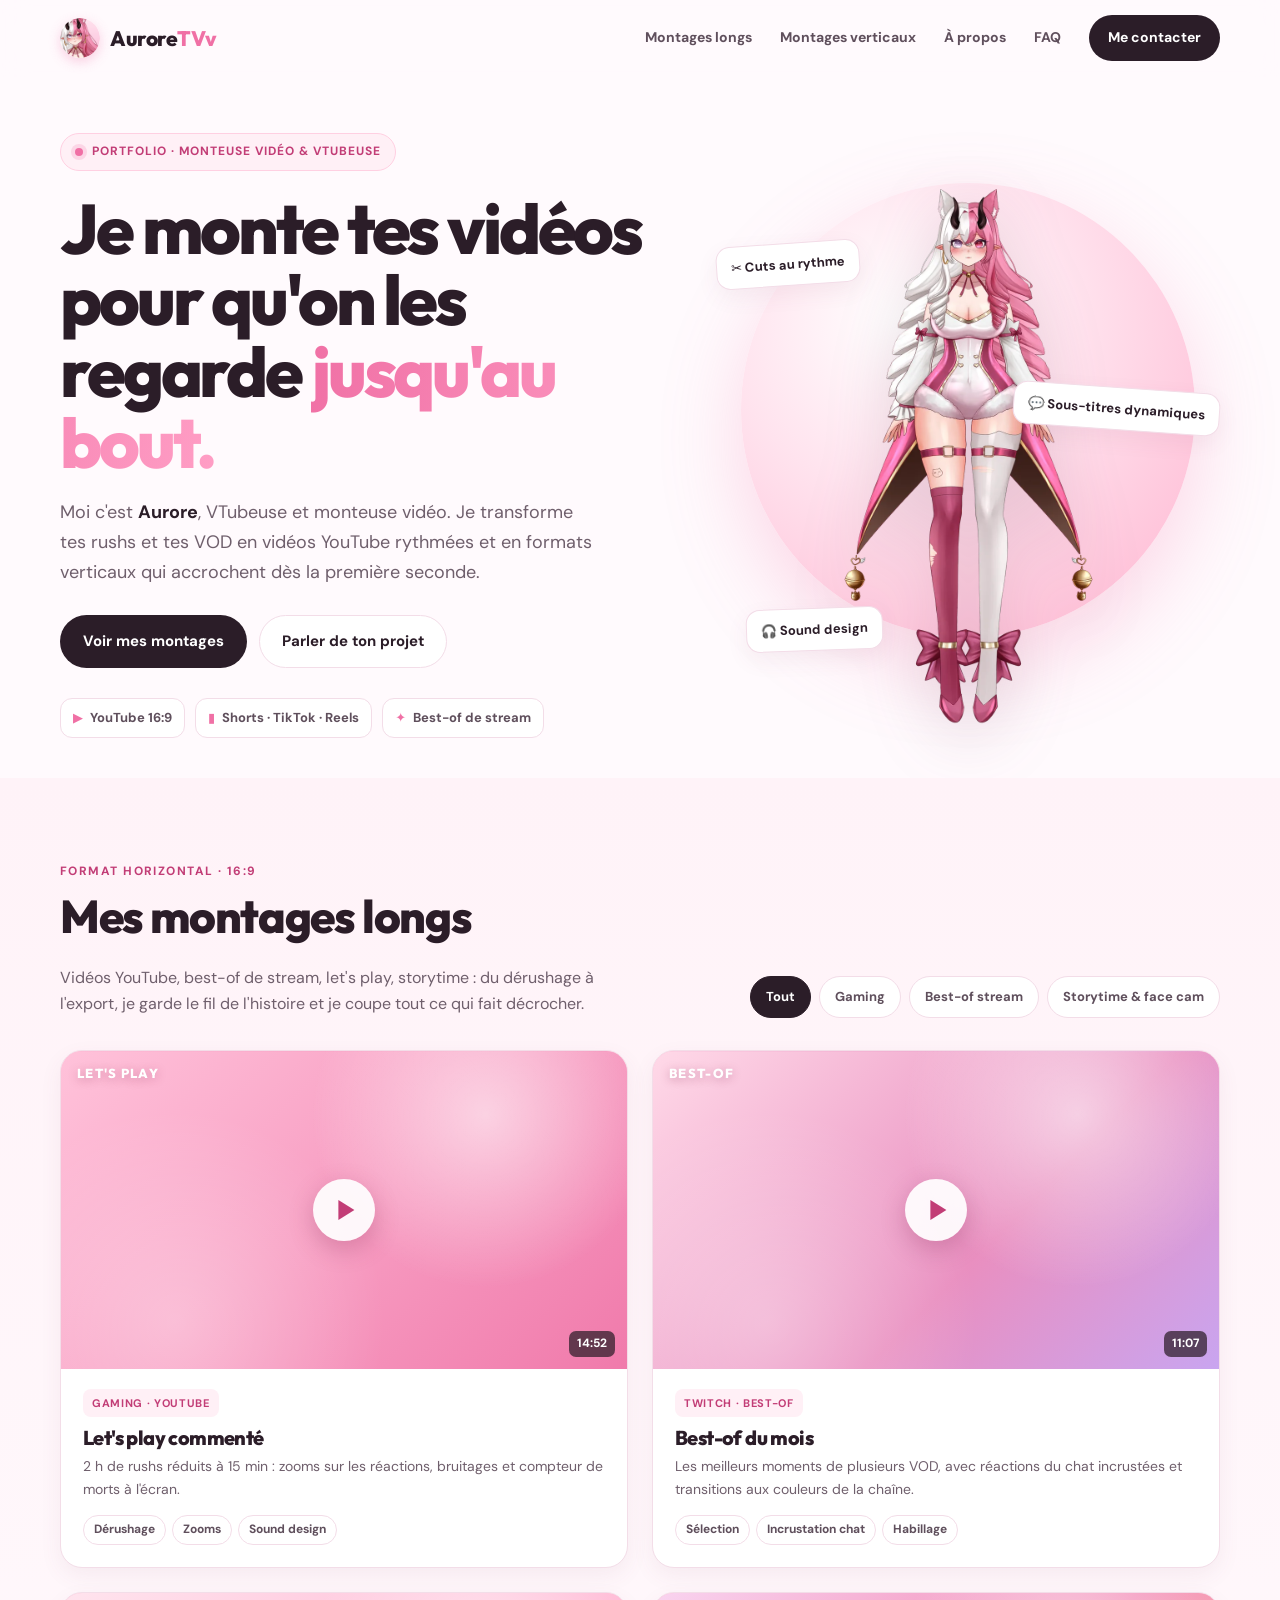
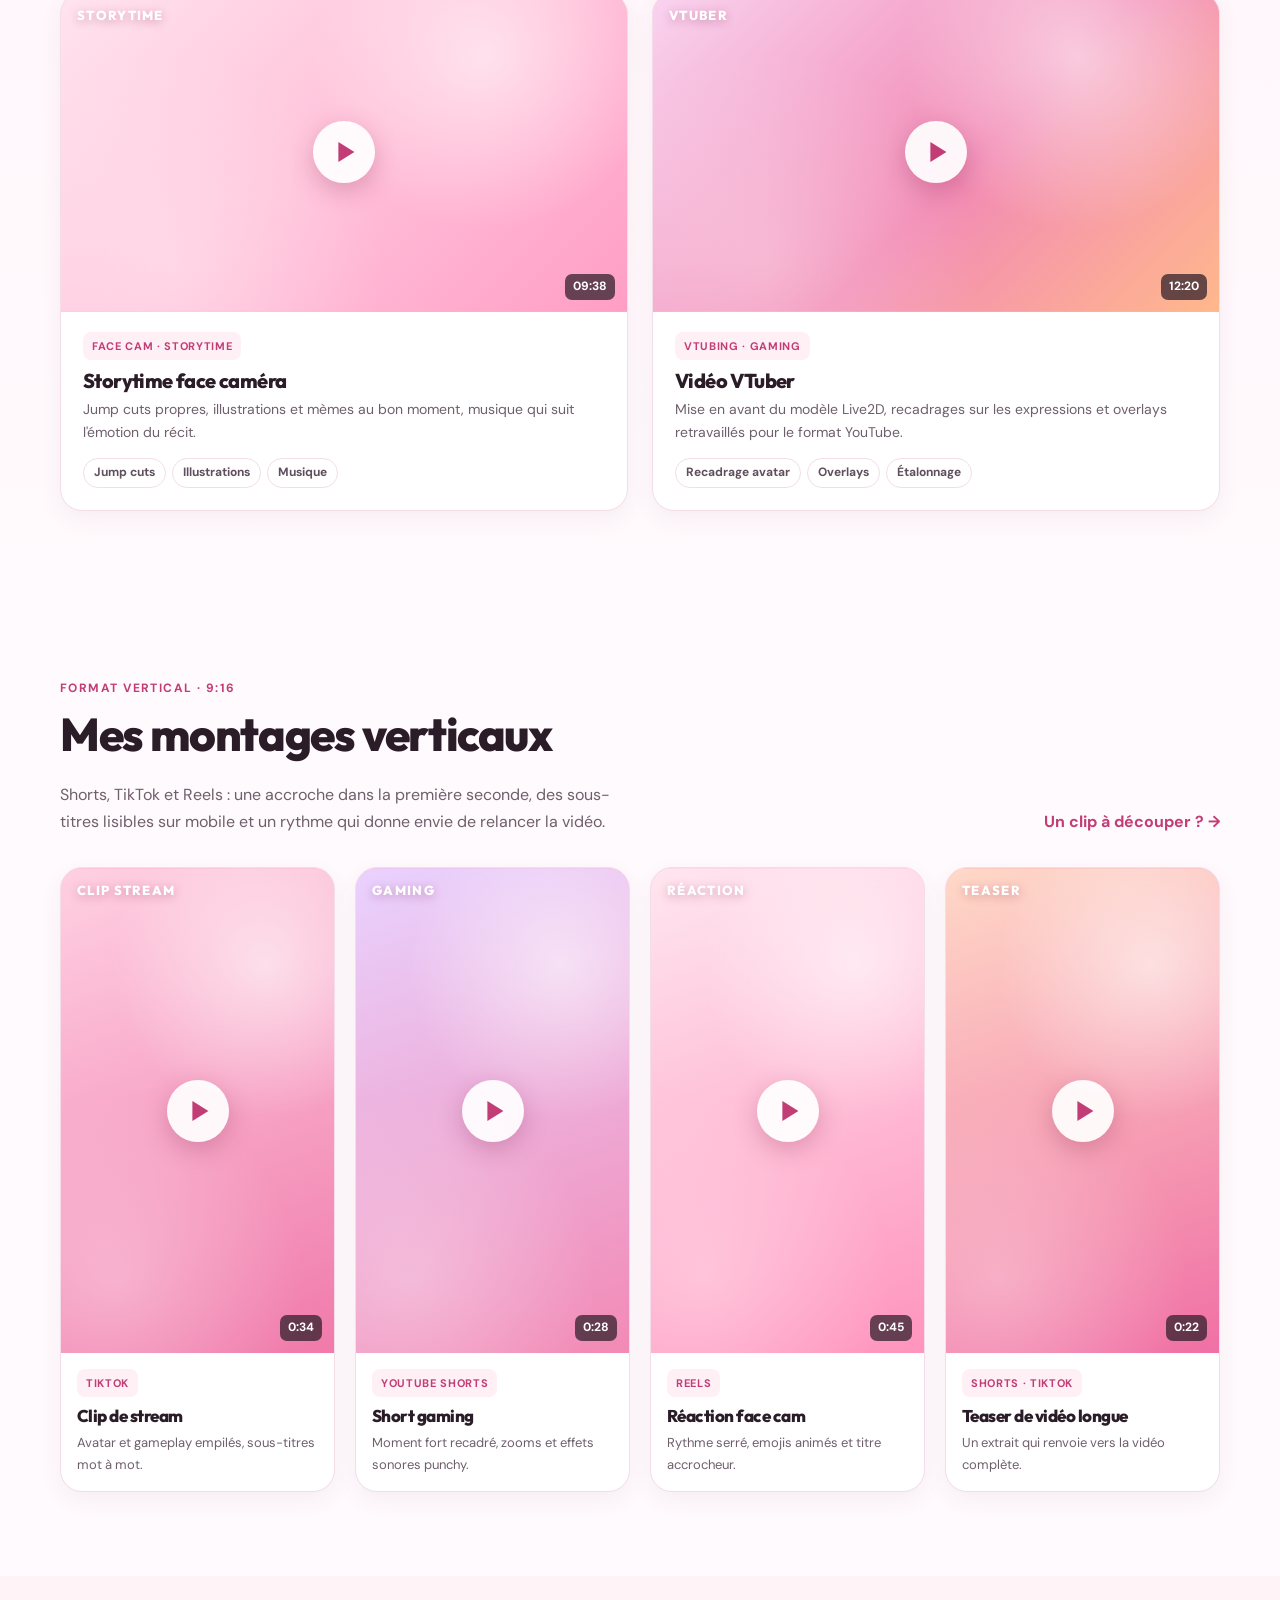
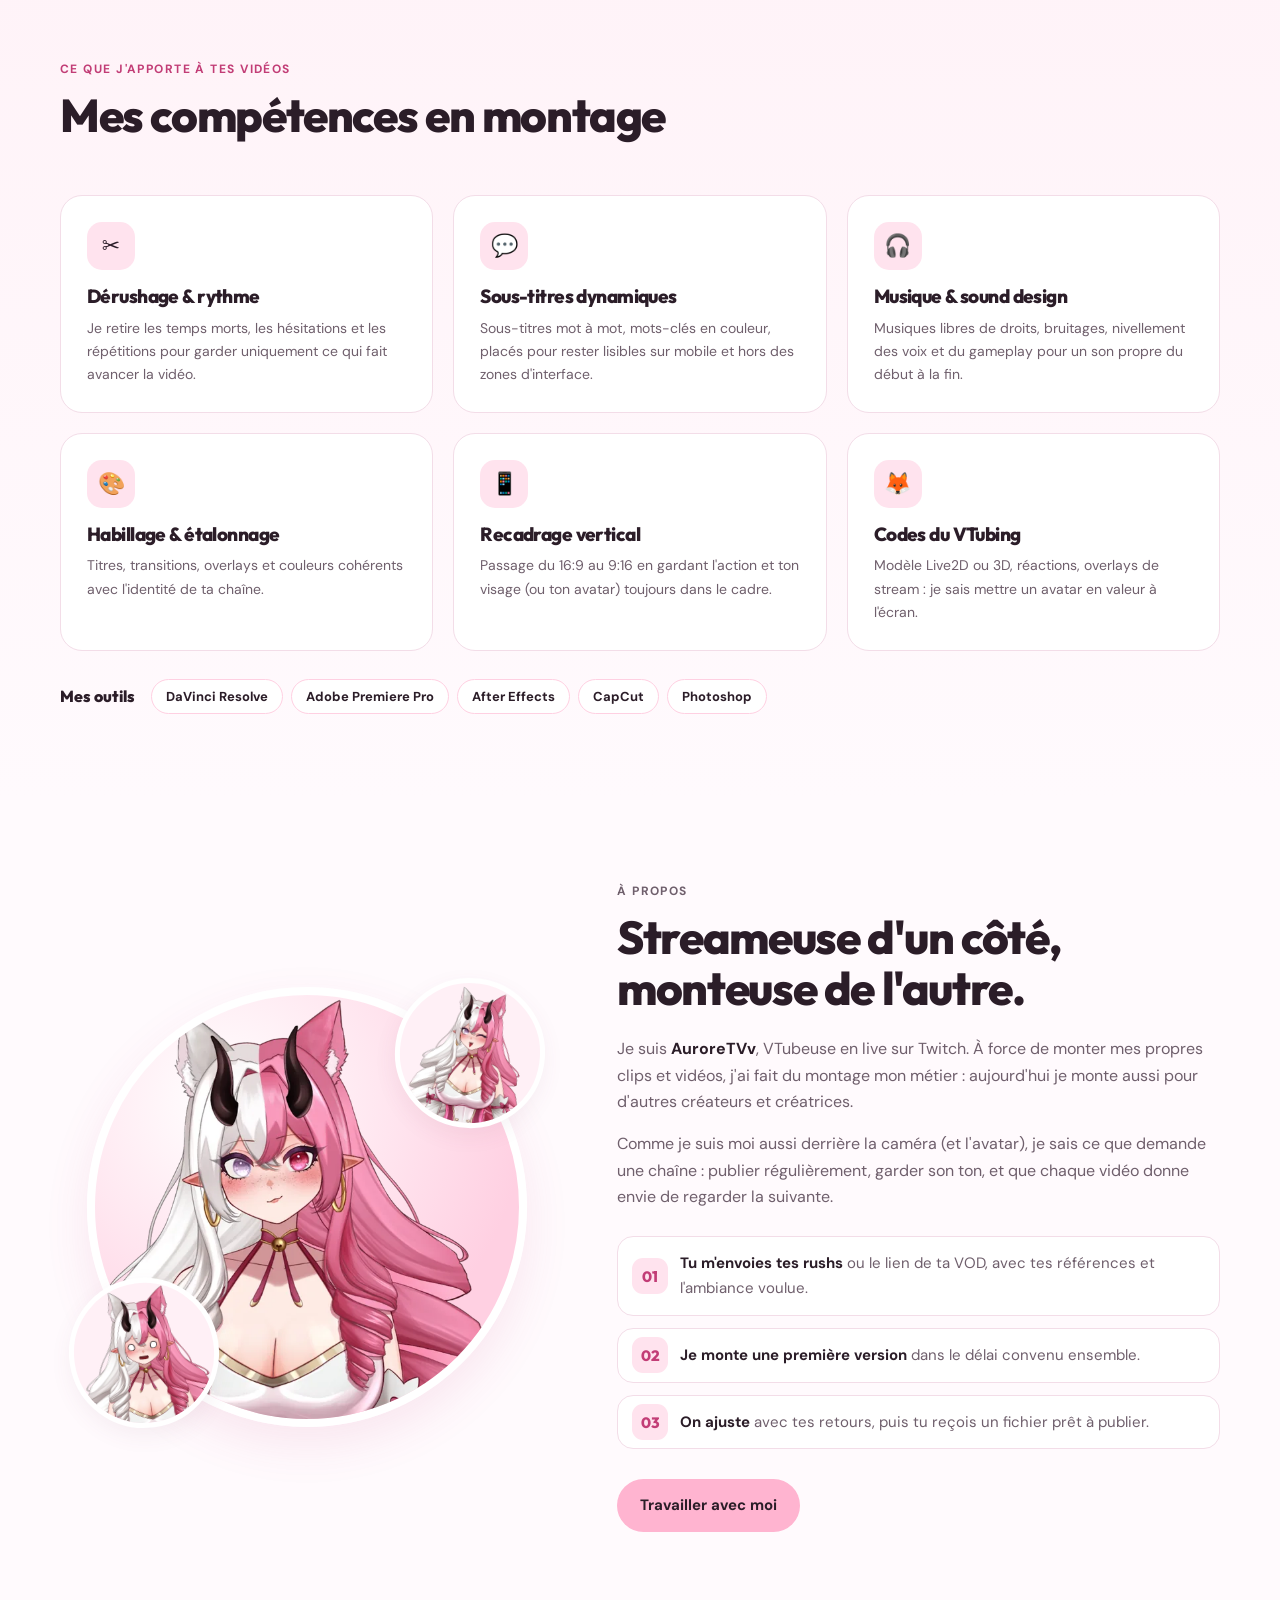
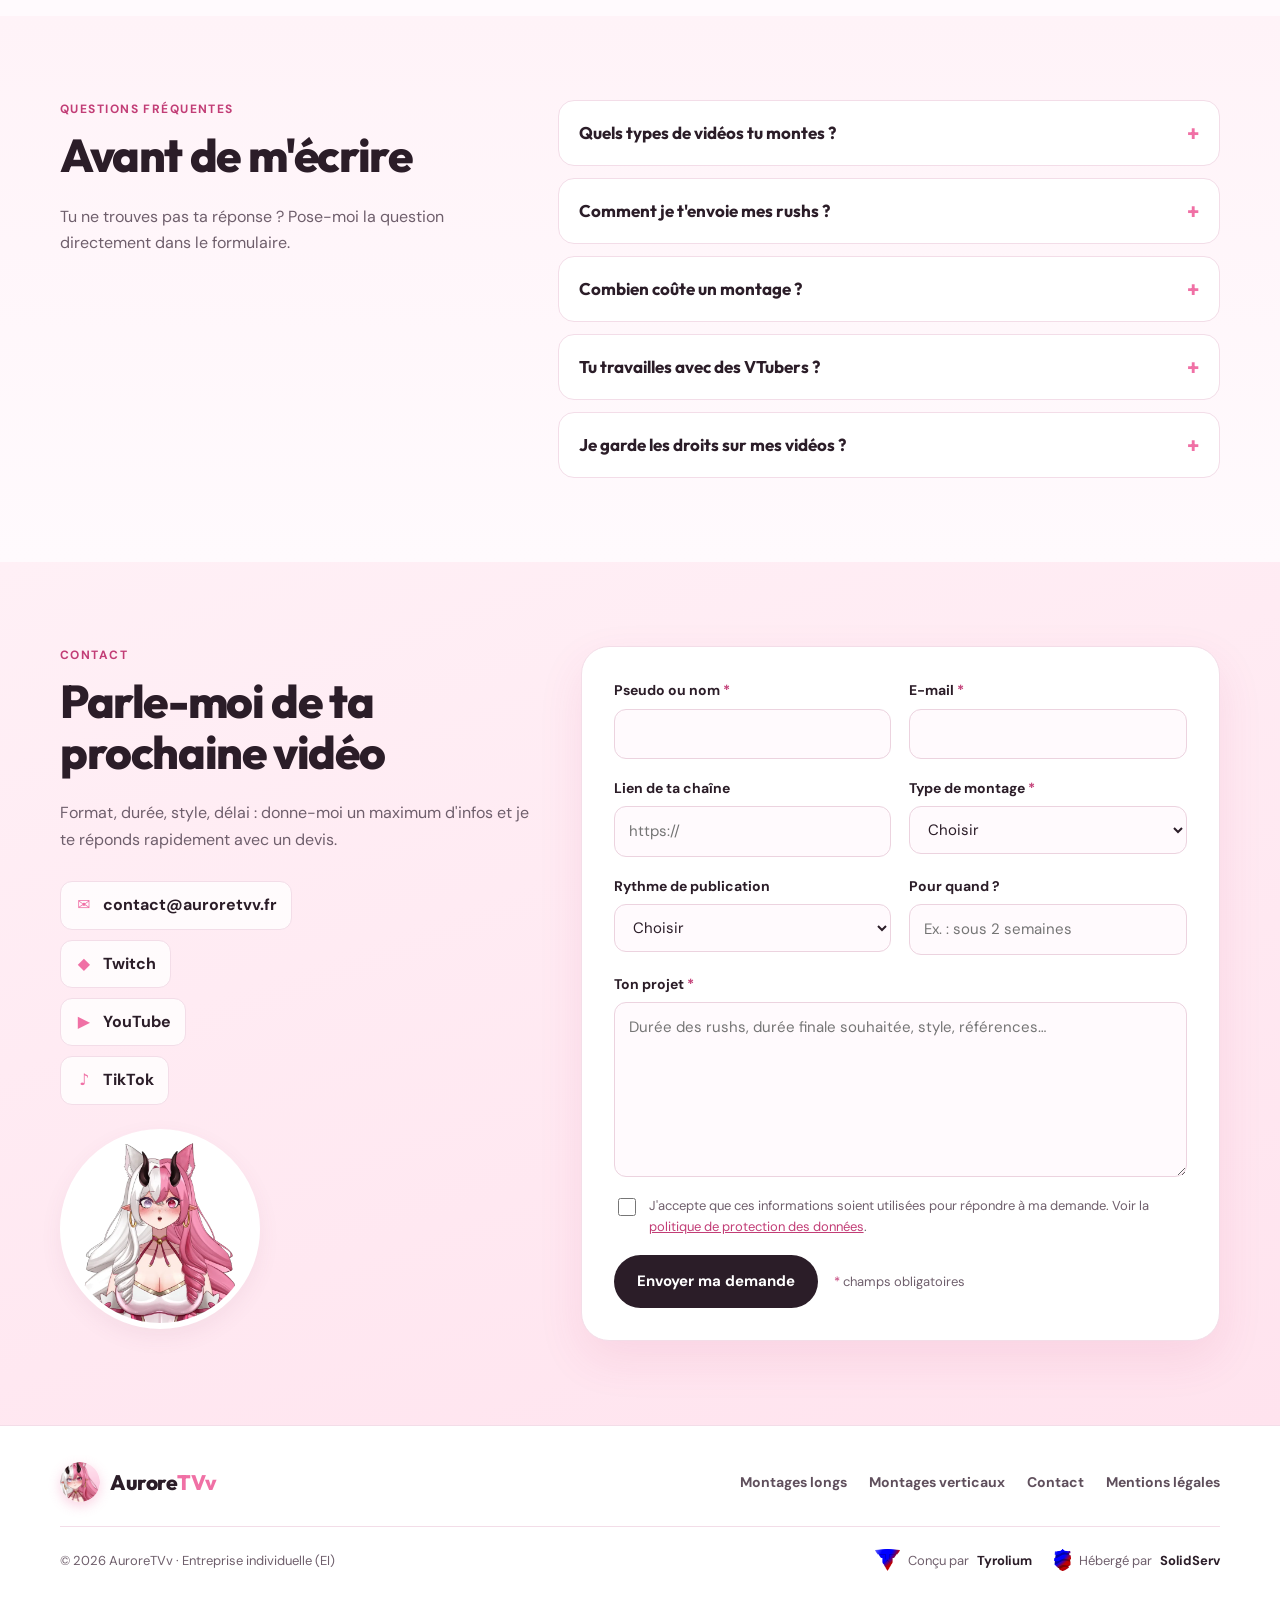
==== index.html @ 59e119c1 "first test" ====
<!DOCTYPE html>
<html lang="fr">
<head>
  <meta charset="utf-8">
  <meta name="viewport" content="width=device-width, initial-scale=1">
  <title>AuroreTVv - Monteuse vidéo &amp; VTubeuse | Portfolio montage YouTube, Shorts &amp; TikTok</title>
  <meta name="description" content="Portfolio d'AuroreTVv, VTubeuse et monteuse vidéo indépendante : montages longs pour YouTube (gaming, best-of de stream, storytime) et montages verticaux pour Shorts, TikTok et Reels. Devis sur demande.">
  <meta name="robots" content="index, follow, max-image-preview:large, max-snippet:-1, max-video-preview:-1">
  <meta name="author" content="AuroreTVv">
  <meta name="theme-color" content="#ffd7e6">
  <link rel="canonical" href="https://www.auroretvv.fr/">

  <!-- Réseaux sociaux (Open Graph / Discord / X) -->
  <meta property="og:type" content="profile">
  <meta property="og:locale" content="fr_FR">
  <meta property="og:site_name" content="AuroreTVv">
  <meta property="og:url" content="https://www.auroretvv.fr/">
  <meta property="og:title" content="AuroreTVv - Monteuse vidéo &amp; VTubeuse">
  <meta property="og:description" content="Montages longs YouTube et montages verticaux Shorts / TikTok / Reels. Découvre mon portfolio et parle-moi de ton projet.">
  <meta property="og:image" content="https://www.auroretvv.fr/assets/img/og-image.jpg">
  <meta property="og:image:width" content="1200">
  <meta property="og:image:height" content="630">
  <meta property="og:image:alt" content="AuroreTVv, VTubeuse aux cheveux blancs et roses, monteuse vidéo">
  <meta name="twitter:card" content="summary_large_image">
  <meta name="twitter:title" content="AuroreTVv - Monteuse vidéo &amp; VTubeuse">
  <meta name="twitter:description" content="Montages longs YouTube et montages verticaux Shorts / TikTok / Reels.">
  <meta name="twitter:image" content="https://www.auroretvv.fr/assets/img/og-image.jpg">

  <!-- Icônes -->
  <link rel="icon" type="image/png" href="assets/img/favicon.png">
  <link rel="apple-touch-icon" href="assets/img/apple-touch-icon.png">
  <link rel="manifest" href="site.webmanifest">
  <link rel="author" href="humans.txt">

  <!-- Polices -->
  <link rel="preconnect" href="https://fonts.googleapis.com">
  <link rel="preconnect" href="https://fonts.gstatic.com" crossorigin>
  <link rel="stylesheet" href="https://fonts.googleapis.com/css2?family=DM+Sans:opsz,wght@9..40,400;9..40,500;9..40,700&amp;family=Outfit:wght@500;700;800&amp;display=swap">
  <link rel="preload" as="image" href="assets/img/aurore-fullbody.webp" type="image/webp">
  <link rel="stylesheet" href="css/style.css">

  <!-- Données structurées -->
  <script type="application/ld+json">
  {
    "@context": "https://schema.org",
    "@graph": [
      {
        "@type": "Person",
        "@id": "https://www.auroretvv.fr/#aurore",
        "name": "AuroreTVv",
        "alternateName": "Aurore",
        "jobTitle": "Monteuse vidéo",
        "description": "VTubeuse et monteuse vidéo indépendante, spécialisée dans le montage de vidéos longues YouTube et de formats verticaux (Shorts, TikTok, Reels) pour les créateurs et créatrices de contenu.",
        "url": "https://www.auroretvv.fr/",
        "image": "https://www.auroretvv.fr/assets/img/aurore-smile.webp",
        "email": "contact@auroretvv.fr",
        "knowsLanguage": "fr",
        "knowsAbout": [
          "Montage vidéo",
          "Montage YouTube",
          "Montage de Shorts",
          "Montage TikTok",
          "Montage de Reels Instagram",
          "Best-of de stream Twitch",
          "Sous-titrage dynamique",
          "Sound design",
          "Étalonnage",
          "VTubing"
        ],
        "sameAs": [
          "https://www.twitch.tv/auroretvv",
          "https://www.youtube.com/@AuroreTVv",
          "https://www.tiktok.com/@auroretvv"
        ],
        "worksFor": { "@id": "https://www.auroretvv.fr/#entreprise" }
      },
      {
        "@type": "ProfessionalService",
        "@id": "https://www.auroretvv.fr/#entreprise",
        "name": "AuroreTVv",
        "description": "Entreprise individuelle de montage vidéo pour créateurs de contenu : vidéos longues YouTube, Shorts, TikTok et Reels. Prestations réalisées à distance dans toute la France et la francophonie.",
        "url": "https://www.auroretvv.fr/",
        "logo": "https://www.auroretvv.fr/assets/img/icon-512.png",
        "image": "https://www.auroretvv.fr/assets/img/og-image.jpg",
        "email": "contact@auroretvv.fr",
        "founder": { "@id": "https://www.auroretvv.fr/#aurore" },
        "areaServed": [
          { "@type": "Country", "name": "France" },
          { "@type": "Place", "name": "Francophonie" }
        ],
        "availableLanguage": "French",
        "hasOfferCatalog": {
          "@type": "OfferCatalog",
          "name": "Prestations de montage vidéo",
          "itemListElement": [
            { "@type": "Offer", "itemOffered": { "@type": "Service", "name": "Montage de vidéo longue YouTube", "description": "Dérushage, rythme, habillage, sous-titres, musique et sound design pour des vidéos YouTube au format 16:9." } },
            { "@type": "Offer", "itemOffered": { "@type": "Service", "name": "Montage vertical Shorts / TikTok / Reels", "description": "Extraits de stream ou contenus courts recadrés en 9:16, sous-titres dynamiques et accroche dès la première seconde." } },
            { "@type": "Offer", "itemOffered": { "@type": "Service", "name": "Best-of de stream", "description": "Sélection et montage des meilleurs moments d'un live Twitch ou YouTube." } }
          ]
        }
      },
      {
        "@type": "WebSite",
        "@id": "https://www.auroretvv.fr/#site",
        "url": "https://www.auroretvv.fr/",
        "name": "AuroreTVv",
        "inLanguage": "fr-FR",
        "publisher": { "@id": "https://www.auroretvv.fr/#entreprise" }
      },
      {
        "@type": "ProfilePage",
        "@id": "https://www.auroretvv.fr/#page",
        "url": "https://www.auroretvv.fr/",
        "name": "AuroreTVv - Monteuse vidéo & VTubeuse",
        "inLanguage": "fr-FR",
        "isPartOf": { "@id": "https://www.auroretvv.fr/#site" },
        "mainEntity": { "@id": "https://www.auroretvv.fr/#aurore" },
        "primaryImageOfPage": "https://www.auroretvv.fr/assets/img/og-image.jpg",
        "dateModified": "2026-10-20"
      },
      {
        "@type": "FAQPage",
        "@id": "https://www.auroretvv.fr/#faq",
        "mainEntity": [
          {
            "@type": "Question",
            "name": "Quels types de vidéos AuroreTVv monte-t-elle ?",
            "acceptedAnswer": { "@type": "Answer", "text": "Des vidéos longues pour YouTube (gaming, best-of de stream, storytime, vlogs, vidéos face caméra) et des formats verticaux 9:16 pour YouTube Shorts, TikTok et Instagram Reels." }
          },
          {
            "@type": "Question",
            "name": "Comment envoyer ses rushs ?",
            "acceptedAnswer": { "@type": "Answer", "text": "Par lien de téléchargement (Google Drive, WeTransfer, Swisstransfer...) ou directement via le lien de la VOD d'un live Twitch ou YouTube." }
          },
          {
            "@type": "Question",
            "name": "Combien coûte un montage ?",
            "acceptedAnswer": { "@type": "Answer", "text": "Chaque projet fait l'objet d'un devis gratuit, selon la durée des rushs, la durée finale, le niveau d'habillage et le délai. Il suffit de décrire son projet via le formulaire de contact." }
          },
          {
            "@type": "Question",
            "name": "AuroreTVv travaille-t-elle avec des VTubers ?",
            "acceptedAnswer": { "@type": "Answer", "text": "Oui. Étant elle-même VTubeuse, elle connaît les codes du VTubing (avatar Live2D ou 3D, overlays, réactions) et sait mettre en valeur un modèle à l'écran, aussi bien que des créateurs face caméra." }
          }
        ]
      }
    ]
  }
  </script>
</head>
<body>
  <a class="skip-link" href="#contenu">Aller au contenu</a>

  <header class="site-header">
    <div class="wrap nav">
      <a class="brand" href="#accueil" aria-label="AuroreTVv, retour en haut">
        <img src="assets/img/icon-192.png" alt="" width="40" height="40">
        <span>Aurore<em>TVv</em></span>
      </a>
      <nav class="main-nav" id="menu" aria-label="Navigation principale">
        <a href="#montages-longs">Montages longs</a>
        <a href="#montages-verticaux">Montages verticaux</a>
        <a href="#a-propos">À propos</a>
        <a href="#faq">FAQ</a>
        <a class="pill pill-ink nav-cta" href="#contact">Me contacter</a>
      </nav>
      <button class="nav-toggle" type="button" aria-controls="menu" aria-expanded="false" aria-label="Ouvrir le menu">
        <span></span><span></span><span></span>
      </button>
    </div>
  </header>

  <main id="contenu">

    <!-- ============ Accueil ============ -->
    <section class="hero" id="accueil">
      <div class="wrap hero-grid">
        <div class="hero-text">
          <p class="eyebrow"><span class="dot"></span>Portfolio · Monteuse vidéo &amp; VTubeuse</p>
          <h1>Je monte tes vidéos pour qu'on les regarde <em>jusqu'au bout.</em></h1>
          <p class="lead">Moi c'est <strong>Aurore</strong>, VTubeuse et monteuse vidéo. Je transforme tes rushs et tes VOD en vidéos YouTube rythmées et en formats verticaux qui accrochent dès la première seconde.</p>
          <div class="hero-actions">
            <a class="pill pill-ink" href="#montages-longs">Voir mes montages</a>
            <a class="pill pill-ghost" href="#contact">Parler de ton projet</a>
          </div>
          <ul class="hero-chips" aria-label="Formats proposés">
            <li><span aria-hidden="true">▶</span> YouTube 16:9</li>
            <li><span aria-hidden="true">▮</span> Shorts · TikTok · Reels</li>
            <li><span aria-hidden="true">✦</span> Best-of de stream</li>
          </ul>
        </div>
        <div class="hero-art" aria-hidden="false">
          <div class="halo" aria-hidden="true"></div>
          <img class="hero-avatar" src="assets/img/aurore-fullbody.webp" width="900" height="1440" alt="Avatar VTuber d'AuroreTVv : cheveux mi-blancs mi-roses, oreilles de renarde, cornes et tenue blanche et rose" fetchpriority="high">
          <span class="float-tag tag-one" aria-hidden="true">✂ Cuts au rythme</span>
          <span class="float-tag tag-two" aria-hidden="true">💬 Sous-titres dynamiques</span>
          <span class="float-tag tag-three" aria-hidden="true">🎧 Sound design</span>
        </div>
      </div>
    </section>

    <!-- ============ Montages longs ============ -->
    <section class="section section-soft" id="montages-longs" aria-labelledby="titre-longs">
      <div class="wrap">
        <div class="section-head reveal">
          <div>
            <p class="kicker">Format horizontal · 16:9</p>
            <h2 id="titre-longs">Mes montages longs</h2>
            <p class="section-sub">Vidéos YouTube, best-of de stream, let's play, storytime : du dérushage à l'export, je garde le fil de l'histoire et je coupe tout ce qui fait décrocher.</p>
          </div>
          <div class="filter-row" role="group" aria-label="Filtrer les montages longs" data-filter-for="long-grid">
            <button class="filter is-active" type="button" data-filter="all" aria-pressed="true">Tout</button>
            <button class="filter" type="button" data-filter="gaming" aria-pressed="false">Gaming</button>
            <button class="filter" type="button" data-filter="stream" aria-pressed="false">Best-of stream</button>
            <button class="filter" type="button" data-filter="talk" aria-pressed="false">Storytime &amp; face cam</button>
          </div>
        </div>

        <!--
          Pour ajouter une vidéo : renseigner data-youtube="ID" (ex. dQw4w9WgXcQ) sur le bouton .work-media.
          La miniature YouTube est alors chargée automatiquement. Pour une vidéo hébergée sur le site :
          data-video="assets/videos/fichier.mp4" et data-poster="assets/img/miniature.webp".
        -->
        <div class="long-grid" id="long-grid">
          <article class="work-card reveal" data-cat="gaming">
            <button class="work-media media-wide art-1" type="button" data-youtube="" data-title="Let's play commenté">
              <span class="art-label">Let's play</span>
              <span class="play" aria-hidden="true"></span>
              <span class="duration">14:52</span>
            </button>
            <div class="work-info">
              <span class="tag">Gaming · YouTube</span>
              <h3>Let's play commenté</h3>
              <p>2 h de rushs réduits à 15 min : zooms sur les réactions, bruitages et compteur de morts à l'écran.</p>
              <ul class="work-skills"><li>Dérushage</li><li>Zooms</li><li>Sound design</li></ul>
            </div>
          </article>

          <article class="work-card reveal" data-cat="stream">
            <button class="work-media media-wide art-2" type="button" data-youtube="" data-title="Best-of de stream">
              <span class="art-label">Best-of</span>
              <span class="play" aria-hidden="true"></span>
              <span class="duration">11:07</span>
            </button>
            <div class="work-info">
              <span class="tag">Twitch · Best-of</span>
              <h3>Best-of du mois</h3>
              <p>Les meilleurs moments de plusieurs VOD, avec réactions du chat incrustées et transitions aux couleurs de la chaîne.</p>
              <ul class="work-skills"><li>Sélection</li><li>Incrustation chat</li><li>Habillage</li></ul>
            </div>
          </article>

          <article class="work-card reveal" data-cat="talk">
            <button class="work-media media-wide art-3" type="button" data-youtube="" data-title="Storytime face caméra">
              <span class="art-label">Storytime</span>
              <span class="play" aria-hidden="true"></span>
              <span class="duration">09:38</span>
            </button>
            <div class="work-info">
              <span class="tag">Face cam · Storytime</span>
              <h3>Storytime face caméra</h3>
              <p>Jump cuts propres, illustrations et mèmes au bon moment, musique qui suit l'émotion du récit.</p>
              <ul class="work-skills"><li>Jump cuts</li><li>Illustrations</li><li>Musique</li></ul>
            </div>
          </article>

          <article class="work-card reveal" data-cat="gaming">
            <button class="work-media media-wide art-4" type="button" data-youtube="" data-title="Vidéo VTuber">
              <span class="art-label">VTuber</span>
              <span class="play" aria-hidden="true"></span>
              <span class="duration">12:20</span>
            </button>
            <div class="work-info">
              <span class="tag">VTubing · Gaming</span>
              <h3>Vidéo VTuber</h3>
              <p>Mise en avant du modèle Live2D, recadrages sur les expressions et overlays retravaillés pour le format YouTube.</p>
              <ul class="work-skills"><li>Recadrage avatar</li><li>Overlays</li><li>Étalonnage</li></ul>
            </div>
          </article>
        </div>
      </div>
    </section>

    <!-- ============ Montages verticaux ============ -->
    <section class="section" id="montages-verticaux" aria-labelledby="titre-verticaux">
      <div class="wrap">
        <div class="section-head reveal">
          <div>
            <p class="kicker">Format vertical · 9:16</p>
            <h2 id="titre-verticaux">Mes montages verticaux</h2>
            <p class="section-sub">Shorts, TikTok et Reels : une accroche dans la première seconde, des sous-titres lisibles sur mobile et un rythme qui donne envie de relancer la vidéo.</p>
          </div>
          <a class="text-link" href="#contact">Un clip à découper ? →</a>
        </div>

        <div class="vertical-grid" id="vertical-grid">
          <article class="work-card work-vertical reveal">
            <button class="work-media media-tall art-5" type="button" data-youtube="" data-title="Clip de stream">
              <span class="art-label">Clip stream</span>
              <span class="play" aria-hidden="true"></span>
              <span class="duration">0:34</span>
            </button>
            <div class="work-info">
              <span class="tag">TikTok</span>
              <h3>Clip de stream</h3>
              <p>Avatar et gameplay empilés, sous-titres mot à mot.</p>
            </div>
          </article>

          <article class="work-card work-vertical reveal">
            <button class="work-media media-tall art-6" type="button" data-youtube="" data-title="Short gaming">
              <span class="art-label">Gaming</span>
              <span class="play" aria-hidden="true"></span>
              <span class="duration">0:28</span>
            </button>
            <div class="work-info">
              <span class="tag">YouTube Shorts</span>
              <h3>Short gaming</h3>
              <p>Moment fort recadré, zooms et effets sonores punchy.</p>
            </div>
          </article>

          <article class="work-card work-vertical reveal">
            <button class="work-media media-tall art-7" type="button" data-youtube="" data-title="Réaction face cam">
              <span class="art-label">Réaction</span>
              <span class="play" aria-hidden="true"></span>
              <span class="duration">0:45</span>
            </button>
            <div class="work-info">
              <span class="tag">Reels</span>
              <h3>Réaction face cam</h3>
              <p>Rythme serré, emojis animés et titre accrocheur.</p>
            </div>
          </article>

          <article class="work-card work-vertical reveal">
            <button class="work-media media-tall art-8" type="button" data-youtube="" data-title="Teaser de vidéo longue">
              <span class="art-label">Teaser</span>
              <span class="play" aria-hidden="true"></span>
              <span class="duration">0:22</span>
            </button>
            <div class="work-info">
              <span class="tag">Shorts · TikTok</span>
              <h3>Teaser de vidéo longue</h3>
              <p>Un extrait qui renvoie vers la vidéo complète.</p>
            </div>
          </article>
        </div>
      </div>
    </section>

    <!-- ============ Savoir-faire ============ -->
    <section class="section section-soft" id="savoir-faire" aria-labelledby="titre-savoir-faire">
      <div class="wrap">
        <div class="section-head reveal">
          <div>
            <p class="kicker">Ce que j'apporte à tes vidéos</p>
            <h2 id="titre-savoir-faire">Mes compétences en montage</h2>
          </div>
        </div>
        <div class="skills-grid">
          <article class="skill reveal">
            <span class="skill-icon" aria-hidden="true">✂</span>
            <h3>Dérushage &amp; rythme</h3>
            <p>Je retire les temps morts, les hésitations et les répétitions pour garder uniquement ce qui fait avancer la vidéo.</p>
          </article>
          <article class="skill reveal">
            <span class="skill-icon" aria-hidden="true">💬</span>
            <h3>Sous-titres dynamiques</h3>
            <p>Sous-titres mot à mot, mots-clés en couleur, placés pour rester lisibles sur mobile et hors des zones d'interface.</p>
          </article>
          <article class="skill reveal">
            <span class="skill-icon" aria-hidden="true">🎧</span>
            <h3>Musique &amp; sound design</h3>
            <p>Musiques libres de droits, bruitages, nivellement des voix et du gameplay pour un son propre du début à la fin.</p>
          </article>
          <article class="skill reveal">
            <span class="skill-icon" aria-hidden="true">🎨</span>
            <h3>Habillage &amp; étalonnage</h3>
            <p>Titres, transitions, overlays et couleurs cohérents avec l'identité de ta chaîne.</p>
          </article>
          <article class="skill reveal">
            <span class="skill-icon" aria-hidden="true">📱</span>
            <h3>Recadrage vertical</h3>
            <p>Passage du 16:9 au 9:16 en gardant l'action et ton visage (ou ton avatar) toujours dans le cadre.</p>
          </article>
          <article class="skill reveal">
            <span class="skill-icon" aria-hidden="true">🦊</span>
            <h3>Codes du VTubing</h3>
            <p>Modèle Live2D ou 3D, réactions, overlays de stream : je sais mettre un avatar en valeur à l'écran.</p>
          </article>
        </div>
        <div class="tools reveal">
          <p class="tools-title">Mes outils</p>
          <ul>
            <li>DaVinci Resolve</li>
            <li>Adobe Premiere Pro</li>
            <li>After Effects</li>
            <li>CapCut</li>
            <li>Photoshop</li>
          </ul>
        </div>
      </div>
    </section>

    <!-- ============ À propos ============ -->
    <section class="section" id="a-propos" aria-labelledby="titre-a-propos">
      <div class="wrap about-grid">
        <div class="about-art reveal">
          <div class="about-bubble">
            <img src="assets/img/aurore-smile.webp" width="640" height="640" alt="AuroreTVv souriante" loading="lazy">
          </div>
          <img class="sticker sticker-one" src="assets/img/aurore-langue.webp" width="640" height="640" alt="" loading="lazy">
          <img class="sticker sticker-two" src="assets/img/aurore-choque.webp" width="640" height="640" alt="" loading="lazy">
        </div>
        <div class="about-text reveal">
          <p class="kicker">À propos</p>
          <h2 id="titre-a-propos">Streameuse d'un côté, monteuse de l'autre.</h2>
          <p>Je suis <strong>AuroreTVv</strong>, VTubeuse en live sur Twitch. À force de monter mes propres clips et vidéos, j'ai fait du montage mon métier : aujourd'hui je monte aussi pour d'autres créateurs et créatrices.</p>
          <p>Comme je suis moi aussi derrière la caméra (et l'avatar), je sais ce que demande une chaîne : publier régulièrement, garder son ton, et que chaque vidéo donne envie de regarder la suivante.</p>
          <ol class="steps">
            <li><strong>Tu m'envoies tes rushs</strong> ou le lien de ta VOD, avec tes références et l'ambiance voulue.</li>
            <li><strong>Je monte une première version</strong> dans le délai convenu ensemble.</li>
            <li><strong>On ajuste</strong> avec tes retours, puis tu reçois un fichier prêt à publier.</li>
          </ol>
          <a class="pill pill-pink" href="#contact">Travailler avec moi</a>
        </div>
      </div>
    </section>

    <!-- ============ FAQ ============ -->
    <section class="section section-soft" id="faq" aria-labelledby="titre-faq">
      <div class="wrap faq-wrap">
        <div class="reveal">
          <p class="kicker">Questions fréquentes</p>
          <h2 id="titre-faq">Avant de m'écrire</h2>
          <p class="section-sub">Tu ne trouves pas ta réponse ? Pose-moi la question directement dans le formulaire.</p>
        </div>
        <div class="faq-list reveal">
          <details>
            <summary>Quels types de vidéos tu montes ?</summary>
            <p>Des vidéos longues pour YouTube (gaming, best-of de stream, storytime, vlogs, face caméra) et des formats verticaux pour YouTube Shorts, TikTok et Instagram Reels.</p>
          </details>
          <details>
            <summary>Comment je t'envoie mes rushs ?</summary>
            <p>Par lien de téléchargement (Google Drive, WeTransfer, Swisstransfer…) ou simplement avec le lien de la VOD de ton live Twitch ou YouTube.</p>
          </details>
          <details>
            <summary>Combien coûte un montage ?</summary>
            <p>Chaque projet a son devis, gratuit : il dépend de la durée des rushs, de la durée finale, du niveau d'habillage et du délai. Décris ton projet dans le formulaire et je te réponds avec une proposition.</p>
          </details>
          <details>
            <summary>Tu travailles avec des VTubers ?</summary>
            <p>Oui, et avec plaisir ! Je connais les codes du VTubing et je sais mettre un avatar en valeur. Je monte aussi pour les créateurs face caméra.</p>
          </details>
          <details>
            <summary>Je garde les droits sur mes vidéos ?</summary>
            <p>Oui, la vidéo finale t'appartient. Je te demande simplement ton accord avant de la présenter dans mon portfolio.</p>
          </details>
        </div>
      </div>
    </section>

    <!-- ============ Contact ============ -->
    <section class="section contact" id="contact" aria-labelledby="titre-contact">
      <div class="wrap contact-grid">
        <div class="contact-intro reveal">
          <p class="kicker">Contact</p>
          <h2 id="titre-contact">Parle-moi de ta prochaine vidéo</h2>
          <p class="section-sub">Format, durée, style, délai : donne-moi un maximum d'infos et je te réponds rapidement avec un devis.</p>
          <ul class="contact-links">
            <li><a href="mailto:contact@auroretvv.fr"><span aria-hidden="true">✉</span> contact@auroretvv.fr</a></li>
            <li><a href="https://www.twitch.tv/auroretvv" target="_blank" rel="noopener me"><span aria-hidden="true">◆</span> Twitch</a></li>
            <li><a href="https://www.youtube.com/@AuroreTVv" target="_blank" rel="noopener me"><span aria-hidden="true">▶</span> YouTube</a></li>
            <li><a href="https://www.tiktok.com/@auroretvv" target="_blank" rel="noopener me"><span aria-hidden="true">♪</span> TikTok</a></li>
          </ul>
          <img class="contact-avatar" src="assets/img/aurore-choque-normal.webp" width="640" height="640" alt="" loading="lazy">
        </div>

        <form id="contact-form" class="contact-form reveal" data-to="contact@auroretvv.fr" novalidate>
          <div class="field">
            <label for="nom">Pseudo ou nom <span class="req" aria-hidden="true">*</span></label>
            <input id="nom" name="nom" type="text" autocomplete="nickname" required>
            <span class="error">Dis-moi comment t'appeler.</span>
          </div>
          <div class="field">
            <label for="email">E-mail <span class="req" aria-hidden="true">*</span></label>
            <input id="email" name="email" type="email" autocomplete="email" required>
            <span class="error">Indique une adresse e-mail valide.</span>
          </div>
          <div class="field">
            <label for="chaine">Lien de ta chaîne</label>
            <input id="chaine" name="chaine" type="url" inputmode="url" placeholder="https://">
          </div>
          <div class="field">
            <label for="format">Type de montage <span class="req" aria-hidden="true">*</span></label>
            <select id="format" name="format" required>
              <option value="">Choisir</option>
              <option>Vidéo longue YouTube</option>
              <option>Montage vertical (Shorts / TikTok / Reels)</option>
              <option>Best-of de stream</option>
              <option>Plusieurs formats / suivi régulier</option>
              <option>Autre</option>
            </select>
            <span class="error">Choisis un type de montage.</span>
          </div>
          <div class="field">
            <label for="volume">Rythme de publication</label>
            <select id="volume" name="volume">
              <option value="">Choisir</option>
              <option>Une seule vidéo</option>
              <option>Quelques vidéos par mois</option>
              <option>Chaque semaine</option>
            </select>
          </div>
          <div class="field">
            <label for="delai">Pour quand ?</label>
            <input id="delai" name="delai" type="text" placeholder="Ex. : sous 2 semaines">
          </div>
          <div class="field full">
            <label for="message">Ton projet <span class="req" aria-hidden="true">*</span></label>
            <textarea id="message" name="message" rows="6" required placeholder="Durée des rushs, durée finale souhaitée, style, références…"></textarea>
            <span class="error">Décris ton projet en quelques mots.</span>
          </div>
          <label class="consent full">
            <input type="checkbox" name="consentement" required>
            <span>J'accepte que ces informations soient utilisées pour répondre à ma demande. Voir la <a href="mentions-legales.html#donnees">politique de protection des données</a>.</span>
          </label>
          <div class="form-status full" role="status" aria-live="polite">Ta messagerie va s'ouvrir avec ta demande pré-remplie. Si rien ne se passe, écris-moi directement à <a href="mailto:contact@auroretvv.fr">contact@auroretvv.fr</a>.</div>
          <div class="form-actions full">
            <button class="pill pill-ink" type="submit">Envoyer ma demande</button>
            <span class="form-note"><span class="req">*</span> champs obligatoires</span>
          </div>
        </form>
      </div>
    </section>

  </main>

  <footer class="site-footer">
    <div class="wrap">
      <div class="footer-main">
        <a class="brand" href="#accueil">
          <img src="assets/img/icon-192.png" alt="" width="40" height="40" loading="lazy">
          <span>Aurore<em>TVv</em></span>
        </a>
        <nav class="footer-nav" aria-label="Liens de pied de page">
          <a href="#montages-longs">Montages longs</a>
          <a href="#montages-verticaux">Montages verticaux</a>
          <a href="#contact">Contact</a>
          <a href="mentions-legales.html">Mentions légales</a>
        </nav>
      </div>
      <div class="footer-legal">
        <span>© <span data-year>2026</span> AuroreTVv · Entreprise individuelle (EI)</span>
        <div class="credits">
          <a class="credit" href="https://tyrolium.fr" target="_blank" rel="noopener"><img src="assets/img/tyrolium.png" alt="" loading="lazy">Conçu par <strong>Tyrolium</strong></a>
          <a class="credit" href="https://solidserv.fr" target="_blank" rel="noopener"><img src="assets/img/solidserv.png" alt="" loading="lazy">Hébergé par <strong>SolidServ</strong></a>
        </div>
      </div>
    </div>
  </footer>

  <!-- Lecteur vidéo -->
  <dialog class="player" id="player" aria-label="Lecteur vidéo">
    <div class="player-box">
      <button class="player-close" type="button" aria-label="Fermer la vidéo">✕</button>
      <div class="player-frame"></div>
    </div>
  </dialog>
  <div class="toast" role="status" aria-live="polite"></div>

  <script src="js/main.js"></script>
</body>
</html>
---- css/style.css ----
/* ==========================================================================
   AuroreTVv - Portfolio montage vidéo
   Conception : Tyrolium · Hébergement : SolidServ
   ========================================================================== */

:root {
  --bg: #fffafd;
  --bg-soft: #fff3f8;
  --white: #ffffff;
  --pink-50: #fff0f6;
  --pink-100: #ffe3ee;
  --pink-200: #ffd0e2;
  --pink-300: #ffb4d0;
  --pink-400: #ff94bd;
  --pink-500: #f070a5;
  --accent: #c23d76;           /* rose foncé lisible sur blanc (AA) */
  --ink: #2b1d28;
  --muted: #6f5f6c;
  --line: #f3dde8;
  --shadow: 0 18px 45px rgba(194, 61, 118, .10);
  --shadow-sm: 0 8px 22px rgba(124, 69, 96, .07);
  --radius: 22px;
  --font-title: "Outfit", "Avenir Next", system-ui, sans-serif;
  --font-body: "DM Sans", "Avenir Next", system-ui, sans-serif;
}

*, *::before, *::after { box-sizing: border-box; }
html { scroll-behavior: smooth; scroll-padding-top: 84px; -webkit-text-size-adjust: 100%; }
body {
  margin: 0; background: var(--bg); color: var(--ink);
  font: 400 16px/1.65 var(--font-body);
  -webkit-font-smoothing: antialiased; overflow-x: hidden;
}
img { max-width: 100%; height: auto; display: block; }
a { color: inherit; }
h1, h2, h3 { font-family: var(--font-title); line-height: 1.1; margin: 0 0 .5em; letter-spacing: -.03em; }
p { margin: 0 0 1em; }
button, input, select, textarea { font: inherit; color: inherit; }
:focus-visible { outline: 3px solid var(--pink-500); outline-offset: 3px; border-radius: 6px; }

.wrap { width: min(1160px, calc(100% - 40px)); margin-inline: auto; }

.skip-link {
  position: absolute; left: 16px; top: -60px; z-index: 100; padding: 10px 16px;
  background: var(--ink); color: #fff; border-radius: 10px; text-decoration: none; font-weight: 700;
}
.skip-link:focus { top: 12px; }

/* ---------- Boutons ---------- */
.pill {
  display: inline-flex; align-items: center; justify-content: center; gap: 8px;
  border: 1px solid transparent; border-radius: 999px; padding: 13px 22px;
  font-weight: 700; font-size: 15px; text-decoration: none; cursor: pointer;
  transition: transform .2s, box-shadow .2s, background .2s;
}
.pill:hover { transform: translateY(-2px); }
.pill-ink { background: var(--ink); color: #fff; }
.pill-ink:hover { box-shadow: 0 10px 24px rgba(43, 29, 40, .22); }
.pill-pink { background: var(--pink-300); color: var(--ink); }
.pill-pink:hover { box-shadow: 0 10px 24px rgba(240, 112, 165, .35); }
.pill-ghost { background: var(--white); border-color: var(--line); color: var(--ink); }
.pill-ghost:hover { border-color: var(--pink-300); }
.text-link { color: var(--accent); font-weight: 700; text-decoration: none; white-space: nowrap; }
.text-link:hover { text-decoration: underline; }

/* ---------- En-tête ---------- */
.site-header {
  position: sticky; top: 0; z-index: 50;
  background: rgba(255, 250, 253, .85); backdrop-filter: blur(14px); -webkit-backdrop-filter: blur(14px);
  border-bottom: 1px solid transparent; transition: border-color .2s, box-shadow .2s;
}
.site-header.is-scrolled { border-bottom-color: var(--line); box-shadow: 0 6px 24px rgba(124, 69, 96, .06); }
.nav { height: 76px; display: flex; align-items: center; justify-content: space-between; gap: 20px; }
.brand { display: inline-flex; align-items: center; gap: 10px; text-decoration: none; font: 800 21px var(--font-title); letter-spacing: -.02em; }
.brand img { width: 40px; height: 40px; border-radius: 50%; box-shadow: 0 4px 12px rgba(240, 112, 165, .3); }
.brand em { font-style: normal; color: var(--pink-500); }
.main-nav { display: flex; align-items: center; gap: 28px; }
.main-nav a:not(.pill) { text-decoration: none; font-weight: 700; font-size: 14px; color: #5f4f5c; transition: color .2s; }
.main-nav a:not(.pill):hover { color: var(--accent); }
.nav-cta { padding: 10px 18px; font-size: 14px; }
.nav-toggle { display: none; width: 44px; height: 44px; border: 1px solid var(--line); background: #fff; border-radius: 12px; cursor: pointer; padding: 0; }
.nav-toggle span { display: block; width: 18px; height: 2px; margin: 4px auto; background: var(--ink); border-radius: 2px; transition: transform .2s, opacity .2s; }
.nav-open .nav-toggle span:nth-child(1) { transform: translateY(6px) rotate(45deg); }
.nav-open .nav-toggle span:nth-child(2) { opacity: 0; }
.nav-open .nav-toggle span:nth-child(3) { transform: translateY(-6px) rotate(-45deg); }

/* ---------- Hero ---------- */
.hero { padding: 56px 0 40px; overflow: hidden; }
.hero-grid { display: grid; grid-template-columns: 1.1fr .9fr; align-items: center; gap: 40px; }
.eyebrow {
  display: inline-flex; align-items: center; gap: 9px; margin: 0;
  padding: 8px 14px; border: 1px solid var(--pink-200); background: var(--pink-50); border-radius: 999px;
  color: var(--accent); font-size: 12px; font-weight: 700; letter-spacing: .08em; text-transform: uppercase;
}
.dot { width: 8px; height: 8px; border-radius: 50%; background: var(--pink-500); box-shadow: 0 0 0 4px rgba(240, 112, 165, .2); animation: pulse 2s infinite; }
@keyframes pulse { 50% { box-shadow: 0 0 0 7px rgba(240, 112, 165, 0); } }
.hero h1 { font-size: clamp(40px, 5.6vw, 70px); line-height: 1.02; letter-spacing: -.045em; margin: 22px 0 20px; font-weight: 800; }
.hero h1 em { font-style: normal; background: linear-gradient(100deg, #f070a5, #ff9ec5); -webkit-background-clip: text; background-clip: text; color: transparent; }
.lead { font-size: 18px; color: var(--muted); max-width: 540px; margin-bottom: 28px; }
.lead strong { color: var(--ink); }
.hero-actions { display: flex; gap: 12px; flex-wrap: wrap; }
.hero-chips { list-style: none; padding: 0; margin: 30px 0 0; display: flex; gap: 10px; flex-wrap: wrap; }
.hero-chips li { background: var(--white); border: 1px solid var(--line); border-radius: 12px; padding: 8px 12px; font-size: 13px; font-weight: 700; color: #5f4f5c; }
.hero-chips span { color: var(--pink-500); margin-right: 4px; }

.hero-art { position: relative; display: grid; place-items: center; min-height: 560px; }
.halo {
  position: absolute; width: min(460px, 90%); aspect-ratio: 1; border-radius: 50%; top: 8%;
  background: radial-gradient(circle at 35% 30%, #fff 0, var(--pink-100) 40%, var(--pink-300) 100%);
  box-shadow: 0 30px 80px rgba(240, 112, 165, .25);
}
.hero-avatar { position: relative; width: auto; height: 600px; max-height: 70vh; min-height: 420px; object-fit: contain; filter: drop-shadow(0 18px 30px rgba(124, 69, 96, .18)); animation: float 6s ease-in-out infinite; }
@keyframes float { 50% { transform: translateY(-10px); } }
.float-tag {
  position: absolute; background: var(--white); padding: 10px 14px; border-radius: 14px;
  box-shadow: var(--shadow-sm); border: 1px solid var(--line); font-weight: 700; font-size: 13px; white-space: nowrap;
}
.tag-one { left: 0; top: 18%; transform: rotate(-4deg); }
.tag-two { right: 0; top: 42%; transform: rotate(4deg); }
.tag-three { left: 6%; bottom: 14%; transform: rotate(-2deg); }

/* ---------- Sections ---------- */
.section { padding: 84px 0; }
.section-soft { background: linear-gradient(180deg, var(--bg-soft), var(--bg)); }
.section-head { display: flex; align-items: flex-end; justify-content: space-between; gap: 24px; margin-bottom: 32px; flex-wrap: wrap; }
.kicker { font-size: 12px; font-weight: 700; letter-spacing: .12em; text-transform: uppercase; color: var(--accent); margin-bottom: 10px; }
.section h2 { font-size: clamp(32px, 4.2vw, 46px); font-weight: 800; }
.section-sub { color: var(--muted); max-width: 580px; margin: 0; }

/* ---------- Filtres ---------- */
.filter-row { display: flex; gap: 8px; flex-wrap: wrap; }
.filter {
  border: 1px solid var(--line); border-radius: 999px; padding: 9px 15px; background: var(--white);
  color: #5f4f5c; font-weight: 700; font-size: 13px; cursor: pointer; transition: .2s;
}
.filter:hover { border-color: var(--pink-300); }
.filter.is-active { background: var(--ink); color: #fff; border-color: var(--ink); }

/* ---------- Cartes de montage ---------- */
.long-grid { display: grid; grid-template-columns: repeat(2, 1fr); gap: 24px; }
.vertical-grid { display: grid; grid-template-columns: repeat(4, 1fr); gap: 20px; }
.work-card {
  background: var(--white); border: 1px solid var(--line); border-radius: var(--radius); overflow: hidden;
  box-shadow: var(--shadow-sm); transition: transform .25s, box-shadow .25s;
}
.work-card:hover { transform: translateY(-4px); box-shadow: var(--shadow); }
.work-card[hidden] { display: none; }
.work-media {
  position: relative; display: grid; place-items: center; width: 100%; border: 0; padding: 0; margin: 0;
  cursor: pointer; overflow: hidden; color: #fff; background-color: var(--pink-300);
  background-size: cover; background-position: center;
}
.media-wide { aspect-ratio: 16 / 9; }
.media-tall { aspect-ratio: 9 / 16; }
.work-media::before {
  content: ""; position: absolute; inset: 0;
  background: radial-gradient(circle at 75% 20%, rgba(255, 255, 255, .55), transparent 35%), radial-gradient(circle at 20% 85%, rgba(255, 255, 255, .3), transparent 40%);
}
.work-media.has-thumb::before { background: linear-gradient(180deg, transparent 50%, rgba(43, 29, 40, .45)); }
.work-media.has-thumb .art-label { display: none; }
.art-1 { background-image: linear-gradient(135deg, #ffc2da, #f07aab); }
.art-2 { background-image: linear-gradient(135deg, #ffd9e8, #e98fc0 60%, #c9a5f0); }
.art-3 { background-image: linear-gradient(135deg, #ffe4ee, #ff9ec5); }
.art-4 { background-image: linear-gradient(135deg, #f9d4f0, #f28ab5 55%, #ffb88c); }
.art-5 { background-image: linear-gradient(160deg, #ffd0e2, #f07aab); }
.art-6 { background-image: linear-gradient(160deg, #e9d2ff, #f28ab5); }
.art-7 { background-image: linear-gradient(160deg, #ffe6ef, #ff94bd); }
.art-8 { background-image: linear-gradient(160deg, #ffd9c7, #f070a5); }
.art-label {
  position: absolute; left: 16px; top: 14px; font: 800 13px var(--font-title); letter-spacing: .1em; text-transform: uppercase;
  text-shadow: 0 2px 10px rgba(124, 30, 70, .35);
}
.play {
  position: relative; width: 62px; height: 62px; border-radius: 50%; background: rgba(255, 255, 255, .92);
  box-shadow: 0 8px 24px rgba(124, 30, 70, .25); transition: transform .25s;
}
.play::after {
  content: ""; position: absolute; left: 50%; top: 50%; transform: translate(-35%, -50%);
  border-style: solid; border-width: 10px 0 10px 16px; border-color: transparent transparent transparent var(--accent);
}
.work-media:hover .play, .work-media:focus-visible .play { transform: scale(1.1); }
.duration {
  position: absolute; right: 12px; bottom: 12px; background: rgba(43, 29, 40, .72); color: #fff;
  border-radius: 7px; padding: 3px 8px; font-size: 12px; font-weight: 700;
}
.work-info { padding: 20px 22px 22px; }
.work-info h3 { font-size: 20px; font-weight: 800; margin: 0 0 6px; }
.work-info p { font-size: 14px; color: var(--muted); margin: 0; }
.tag {
  display: inline-block; border-radius: 8px; background: var(--pink-50); color: var(--accent);
  padding: 5px 9px; font-size: 11px; font-weight: 700; text-transform: uppercase; letter-spacing: .06em; margin-bottom: 10px;
}
.work-skills { list-style: none; padding: 0; margin: 14px 0 0; display: flex; flex-wrap: wrap; gap: 6px; }
.work-skills li { font-size: 12px; font-weight: 700; color: #5f4f5c; border: 1px solid var(--line); border-radius: 999px; padding: 4px 10px; }
.work-vertical .work-info { padding: 16px; }
.work-vertical .work-info h3 { font-size: 17px; }
.work-vertical .work-info p { font-size: 13px; }

/* ---------- Compétences ---------- */
.skills-grid { display: grid; grid-template-columns: repeat(3, 1fr); gap: 20px; }
.skill { background: var(--white); border: 1px solid var(--line); border-radius: var(--radius); padding: 26px; }
.skill-icon { display: grid; place-items: center; width: 48px; height: 48px; border-radius: 15px; background: var(--pink-100); font-size: 22px; margin-bottom: 16px; }
.skill h3 { font-size: 19px; font-weight: 800; }
.skill p { font-size: 14px; color: var(--muted); margin: 0; }
.tools { margin-top: 28px; display: flex; align-items: center; gap: 16px; flex-wrap: wrap; }
.tools-title { margin: 0; font-weight: 800; font-family: var(--font-title); }
.tools ul { list-style: none; margin: 0; padding: 0; display: flex; flex-wrap: wrap; gap: 8px; }
.tools li { background: var(--white); border: 1px solid var(--pink-200); border-radius: 999px; padding: 6px 14px; font-size: 13px; font-weight: 700; }

/* ---------- À propos ---------- */
.about-grid { display: grid; grid-template-columns: .9fr 1.1fr; gap: 64px; align-items: center; }
.about-art { position: relative; max-width: 440px; margin-inline: auto; width: 100%; }
.about-bubble {
  border-radius: 50%; overflow: hidden; aspect-ratio: 1;
  background: radial-gradient(circle at 30% 25%, #fff, var(--pink-200) 70%);
  border: 8px solid #fff; box-shadow: var(--shadow);
}
.sticker { position: absolute; width: 34%; border-radius: 50%; background: var(--pink-50); border: 5px solid #fff; box-shadow: var(--shadow-sm); }
.sticker-one { right: -4%; top: -2%; transform: rotate(8deg); }
.sticker-two { left: -4%; bottom: 0; transform: rotate(-8deg); }
.about-text p { color: var(--muted); }
.about-text p strong { color: var(--ink); }
.steps { list-style: none; counter-reset: step; padding: 0; margin: 26px 0 30px; display: grid; gap: 12px; }
.steps li {
  counter-increment: step; position: relative; padding: 14px 16px 14px 62px; background: var(--white);
  border: 1px solid var(--line); border-radius: 16px; color: var(--muted); font-size: 15px;
}
.steps li strong { color: var(--ink); }
.steps li::before {
  content: "0" counter(step); position: absolute; left: 14px; top: 50%; transform: translateY(-50%);
  width: 36px; height: 36px; border-radius: 11px; display: grid; place-items: center;
  background: var(--pink-100); color: var(--accent); font: 800 15px var(--font-title);
}

/* ---------- FAQ ---------- */
.faq-wrap { display: grid; grid-template-columns: .8fr 1.2fr; gap: 56px; align-items: start; }
.faq-list { display: grid; gap: 12px; }
.faq-list details { background: var(--white); border: 1px solid var(--line); border-radius: 16px; padding: 0 20px; transition: border-color .2s; }
.faq-list details[open] { border-color: var(--pink-300); }
.faq-list summary {
  cursor: pointer; list-style: none; padding: 18px 30px 18px 0; position: relative; font-weight: 700; font-family: var(--font-title); font-size: 17px;
}
.faq-list summary::-webkit-details-marker { display: none; }
.faq-list summary::after { content: "+"; position: absolute; right: 0; top: 50%; transform: translateY(-50%); font-size: 22px; color: var(--pink-500); transition: transform .2s; }
.faq-list details[open] summary::after { transform: translateY(-50%) rotate(45deg); }
.faq-list details p { color: var(--muted); font-size: 15px; margin: 0 0 18px; }

/* ---------- Contact ---------- */
.contact { background: linear-gradient(160deg, var(--pink-50), var(--pink-100)); }
.contact-grid { display: grid; grid-template-columns: .85fr 1.15fr; gap: 48px; align-items: start; }
.contact-intro { position: relative; }
.contact-links { list-style: none; padding: 0; margin: 28px 0 0; display: grid; gap: 10px; }
.contact-links a {
  display: inline-flex; align-items: center; gap: 10px; text-decoration: none; font-weight: 700;
  background: rgba(255, 255, 255, .8); border: 1px solid var(--line); border-radius: 12px; padding: 10px 14px; transition: border-color .2s;
}
.contact-links a:hover { border-color: var(--pink-400); }
.contact-links span { color: var(--pink-500); width: 18px; text-align: center; }
.contact-avatar { width: 200px; margin-top: 24px; border-radius: 50%; background: #fff; border: 6px solid #fff; box-shadow: var(--shadow-sm); }

.contact-form {
  display: grid; grid-template-columns: 1fr 1fr; gap: 18px; background: var(--white);
  border: 1px solid var(--line); border-radius: 28px; padding: 32px; box-shadow: var(--shadow);
}
.full { grid-column: 1 / -1; }
.field { display: grid; gap: 6px; align-content: start; }
.field label { font-weight: 700; font-size: 14px; }
.req { color: var(--accent); }
.field input, .field select, .field textarea {
  width: 100%; border: 1px solid #ecd3df; background: var(--bg); border-radius: 12px; padding: 12px 14px; font-size: 15px;
  transition: border-color .2s, box-shadow .2s;
}
.field textarea { resize: vertical; min-height: 140px; }
.field input:focus, .field select:focus, .field textarea:focus { outline: none; border-color: var(--pink-500); box-shadow: 0 0 0 4px rgba(240, 112, 165, .18); background: #fff; }
.field .error { display: none; color: #b42357; font-size: 13px; font-weight: 700; }
.field.invalid input, .field.invalid select, .field.invalid textarea { border-color: #d6336c; }
.field.invalid .error { display: block; }
.consent { display: flex; gap: 10px; align-items: flex-start; font-size: 13px; color: var(--muted); cursor: pointer; }
.consent input { margin-top: 3px; width: 18px; height: 18px; accent-color: var(--pink-500); flex-shrink: 0; }
.consent a { color: var(--accent); }
.consent.invalid span { color: #b42357; }
.form-status { display: none; padding: 14px 16px; border-radius: 12px; background: var(--pink-50); border: 1px solid var(--pink-200); font-size: 14px; }
.form-status.show { display: block; }
.form-status a { color: var(--accent); font-weight: 700; }
.form-actions { display: flex; align-items: center; gap: 16px; flex-wrap: wrap; }
.form-note { font-size: 13px; color: var(--muted); }

/* ---------- Pied de page ---------- */
.site-footer { border-top: 1px solid var(--line); padding: 36px 0 28px; background: var(--white); font-size: 14px; }
.footer-main { display: flex; align-items: center; justify-content: space-between; gap: 20px; flex-wrap: wrap; padding-bottom: 24px; border-bottom: 1px solid var(--line); }
.footer-nav { display: flex; gap: 22px; flex-wrap: wrap; }
.footer-nav a { text-decoration: none; font-weight: 700; color: #5f4f5c; }
.footer-nav a:hover { color: var(--accent); }
.footer-legal { display: flex; align-items: center; justify-content: space-between; gap: 18px; flex-wrap: wrap; padding-top: 22px; color: var(--muted); font-size: 13px; }
.credits { display: flex; align-items: center; gap: 22px; flex-wrap: wrap; }
.credit { display: inline-flex; align-items: center; gap: 8px; color: var(--muted); text-decoration: none; }
.credit img { height: 22px; width: auto; }
.credit strong { color: var(--ink); font-weight: 700; }
.credit:hover strong { color: var(--accent); }

/* ---------- Lecteur ---------- */
.player { border: 0; padding: 0; background: transparent; max-width: none; max-height: none; width: 100%; height: 100%; }
.player::backdrop { background: rgba(43, 29, 40, .78); backdrop-filter: blur(6px); }
.player[open] { display: grid; place-items: center; }
.player-box { position: relative; width: min(1000px, calc(100vw - 32px)); }
.player.is-tall .player-box { width: min(400px, calc(100vw - 32px), calc((100vh - 120px) * 9 / 16)); }
.player-frame { aspect-ratio: 16 / 9; background: #000; border-radius: 18px; overflow: hidden; box-shadow: 0 30px 80px rgba(0, 0, 0, .4); }
.player.is-tall .player-frame { aspect-ratio: 9 / 16; }
.player-frame iframe, .player-frame video { width: 100%; height: 100%; border: 0; display: block; }
.player-close {
  position: absolute; top: -52px; right: 0; width: 42px; height: 42px; border-radius: 50%; border: 0;
  background: #fff; color: var(--ink); font-size: 18px; cursor: pointer;
}

.toast {
  position: fixed; left: 50%; bottom: 24px; transform: translate(-50%, 20px); opacity: 0; pointer-events: none; z-index: 60;
  background: var(--ink); color: #fff; padding: 12px 18px; border-radius: 14px; font-weight: 700; font-size: 14px;
  transition: opacity .25s, transform .25s; max-width: calc(100vw - 32px); text-align: center;
}
.toast.show { opacity: 1; transform: translate(-50%, 0); }

/* ---------- Page mentions légales ---------- */
.page-hero { padding: 56px 0 24px; }
.breadcrumb { font-size: 14px; color: var(--muted); margin-bottom: 18px; }
.breadcrumb a { color: var(--accent); font-weight: 700; text-decoration: none; }
.page-hero h1 { font-size: clamp(36px, 5vw, 56px); font-weight: 800; margin: 14px 0 12px; }
.legal { max-width: 820px; background: var(--white); border: 1px solid var(--line); border-radius: 28px; padding: 40px; box-shadow: var(--shadow-sm); }
.legal h2 { font-size: 24px; font-weight: 800; margin: 36px 0 14px; }
.legal h2:first-child { margin-top: 0; }
.legal p, .legal li { color: #4f414c; }
.legal a { color: var(--accent); font-weight: 700; }
.legal dl { display: grid; grid-template-columns: 220px 1fr; gap: 10px 20px; margin: 0 0 1em; padding: 18px 20px; background: var(--bg-soft); border-radius: 16px; }
.legal dt { font-weight: 700; }
.legal dd { margin: 0; color: #4f414c; }
.legal .updated { font-size: 14px; color: var(--muted); margin-top: 32px; }

/* ---------- Page 404 ---------- */
.not-found { min-height: calc(100vh - 200px); display: grid; place-items: center; text-align: center; padding: 60px 0; }
.not-found img { width: 220px; margin: 0 auto 16px; border-radius: 50%; border: 8px solid #fff; box-shadow: var(--shadow); background: var(--pink-100); }
.not-found h1 { font-size: clamp(36px, 5vw, 54px); font-weight: 800; }
.not-found p { color: var(--muted); }

/* ---------- Animations ---------- */
.js .reveal { opacity: 0; transform: translateY(18px); transition: opacity .7s ease, transform .7s ease; }
.js .reveal.is-visible { opacity: 1; transform: none; }
@media (prefers-reduced-motion: reduce) {
  html { scroll-behavior: auto; }
  .js .reveal { opacity: 1; transform: none; transition: none; }
  .hero-avatar, .dot { animation: none; }
  * { transition-duration: 0s !important; }
}

/* ---------- Responsive ---------- */
@media (max-width: 1000px) {
  .vertical-grid { grid-template-columns: repeat(2, 1fr); }
  .skills-grid { grid-template-columns: repeat(2, 1fr); }
  .contact-grid, .faq-wrap { grid-template-columns: 1fr; gap: 32px; }
  .contact-avatar { display: none; }
}

@media (max-width: 860px) {
  .nav-toggle { display: block; }
  .main-nav {
    position: fixed; inset: 76px 0 auto 0; flex-direction: column; align-items: stretch; gap: 0;
    background: #fff; border-bottom: 1px solid var(--line); padding: 8px 20px 20px;
    box-shadow: 0 20px 40px rgba(124, 69, 96, .12);
    transform: translateY(-8px); opacity: 0; visibility: hidden; transition: opacity .2s, transform .2s, visibility .2s;
  }
  .nav-open .main-nav { transform: none; opacity: 1; visibility: visible; }
  .main-nav a:not(.pill) { padding: 14px 0; border-bottom: 1px solid var(--line); font-size: 16px; }
  .nav-cta { margin-top: 16px; }

  .hero { padding-top: 32px; }
  .hero-grid { grid-template-columns: 1fr; gap: 10px; }
  .hero-art { min-height: 0; order: -1; }
  .hero-avatar { height: 420px; min-height: 0; }
  .halo { width: 320px; top: 4%; }
  .tag-three { display: none; }
  .long-grid { grid-template-columns: 1fr; }
  .about-grid { grid-template-columns: 1fr; gap: 40px; }
  .about-art { max-width: 340px; }
  .section { padding: 64px 0; }
}

@media (max-width: 560px) {
  .wrap { width: calc(100% - 32px); }
  .nav { height: 66px; }
  .main-nav { inset: 66px 0 auto 0; }
  html { scroll-padding-top: 72px; }
  .brand { font-size: 19px; }
  .hero h1 { font-size: 38px; }
  .lead { font-size: 16px; }
  .hero-avatar { height: 310px; }
  .halo { width: 240px; }
  .float-tag { font-size: 12px; padding: 8px 11px; }
  .tag-one { left: -4px; }
  .tag-two { right: -4px; }
  .hero-actions .pill { flex: 1 1 100%; }
  .vertical-grid { grid-template-columns: repeat(4, 72%); overflow-x: auto; scroll-snap-type: x mandatory; padding-bottom: 12px; margin-right: -16px; padding-right: 16px; }
  .work-vertical { scroll-snap-align: start; }
  .skills-grid { grid-template-columns: 1fr; }
  .contact-form { grid-template-columns: 1fr; padding: 22px; border-radius: 22px; }
  .legal { padding: 24px 20px; border-radius: 20px; }
  .legal dl { grid-template-columns: 1fr; gap: 2px; }
  .legal dd { margin-bottom: 10px; }
  .footer-legal, .footer-main { flex-direction: column; align-items: flex-start; }
}
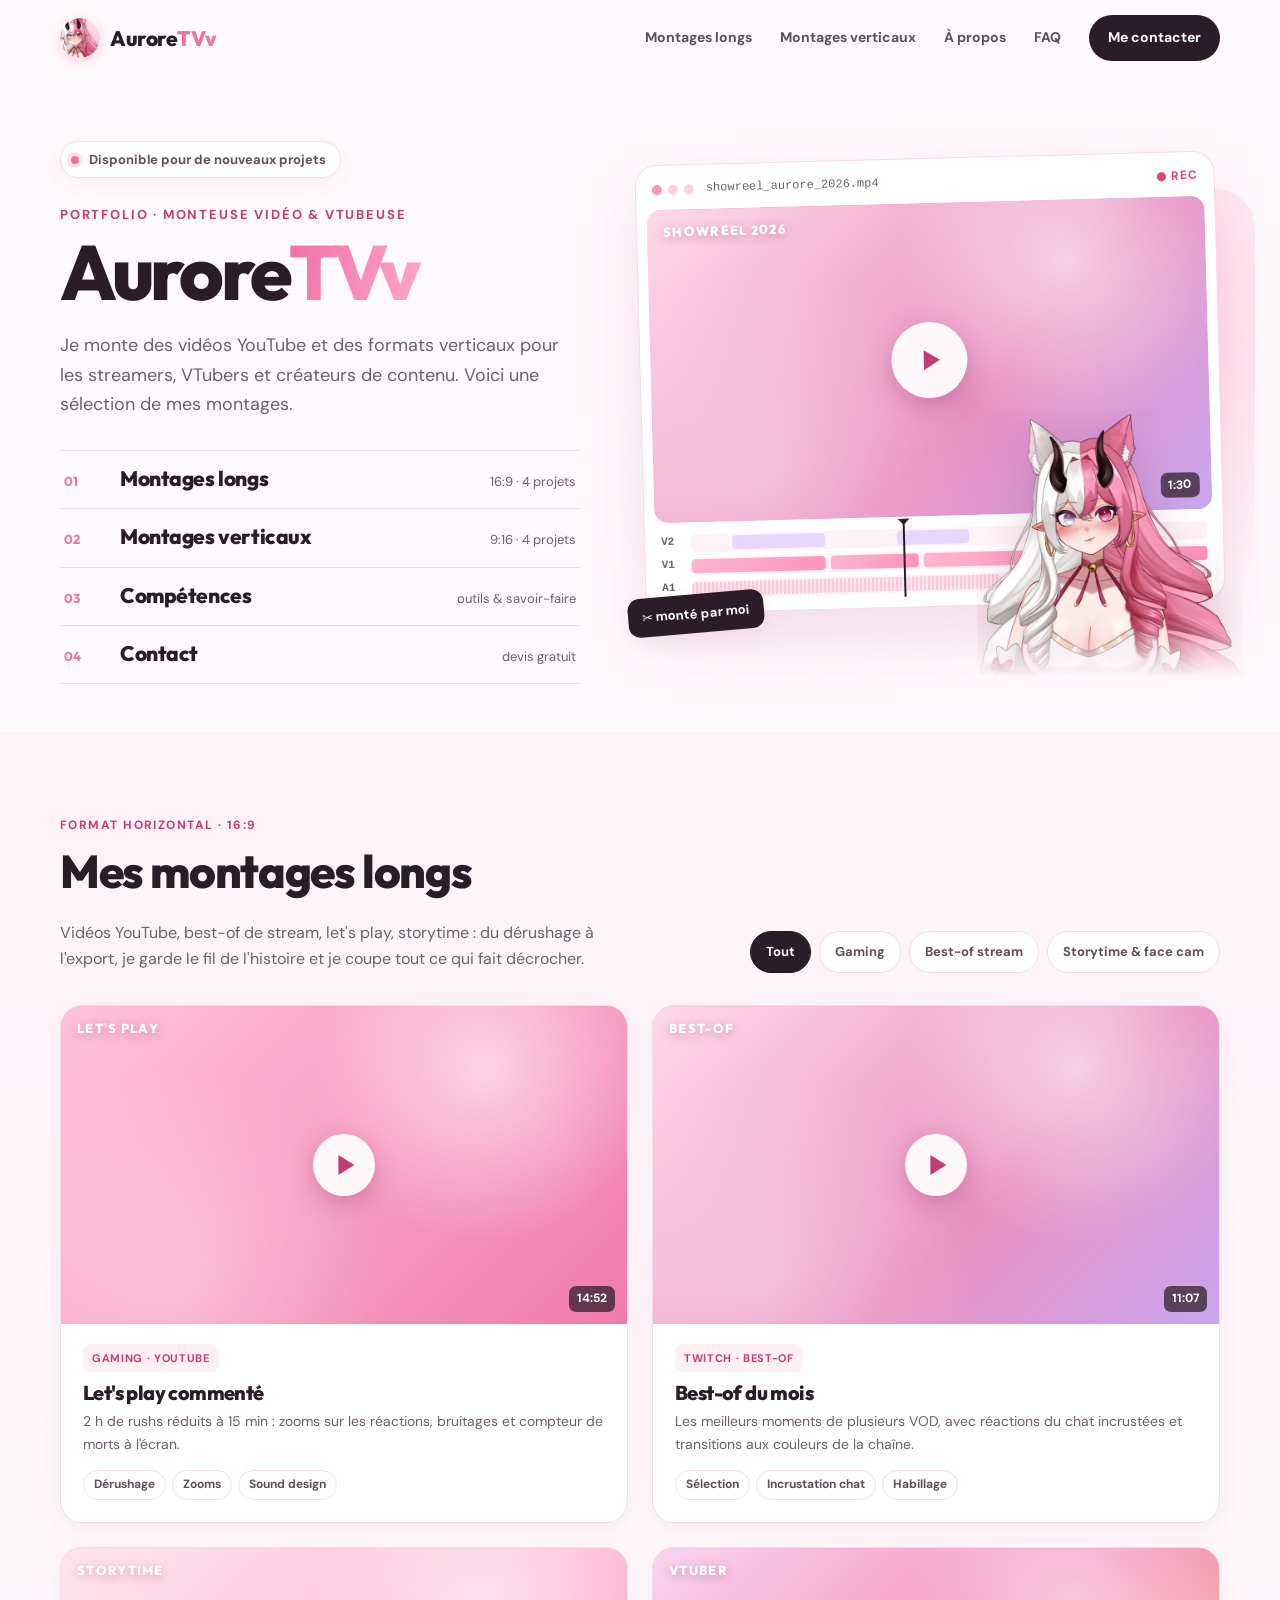
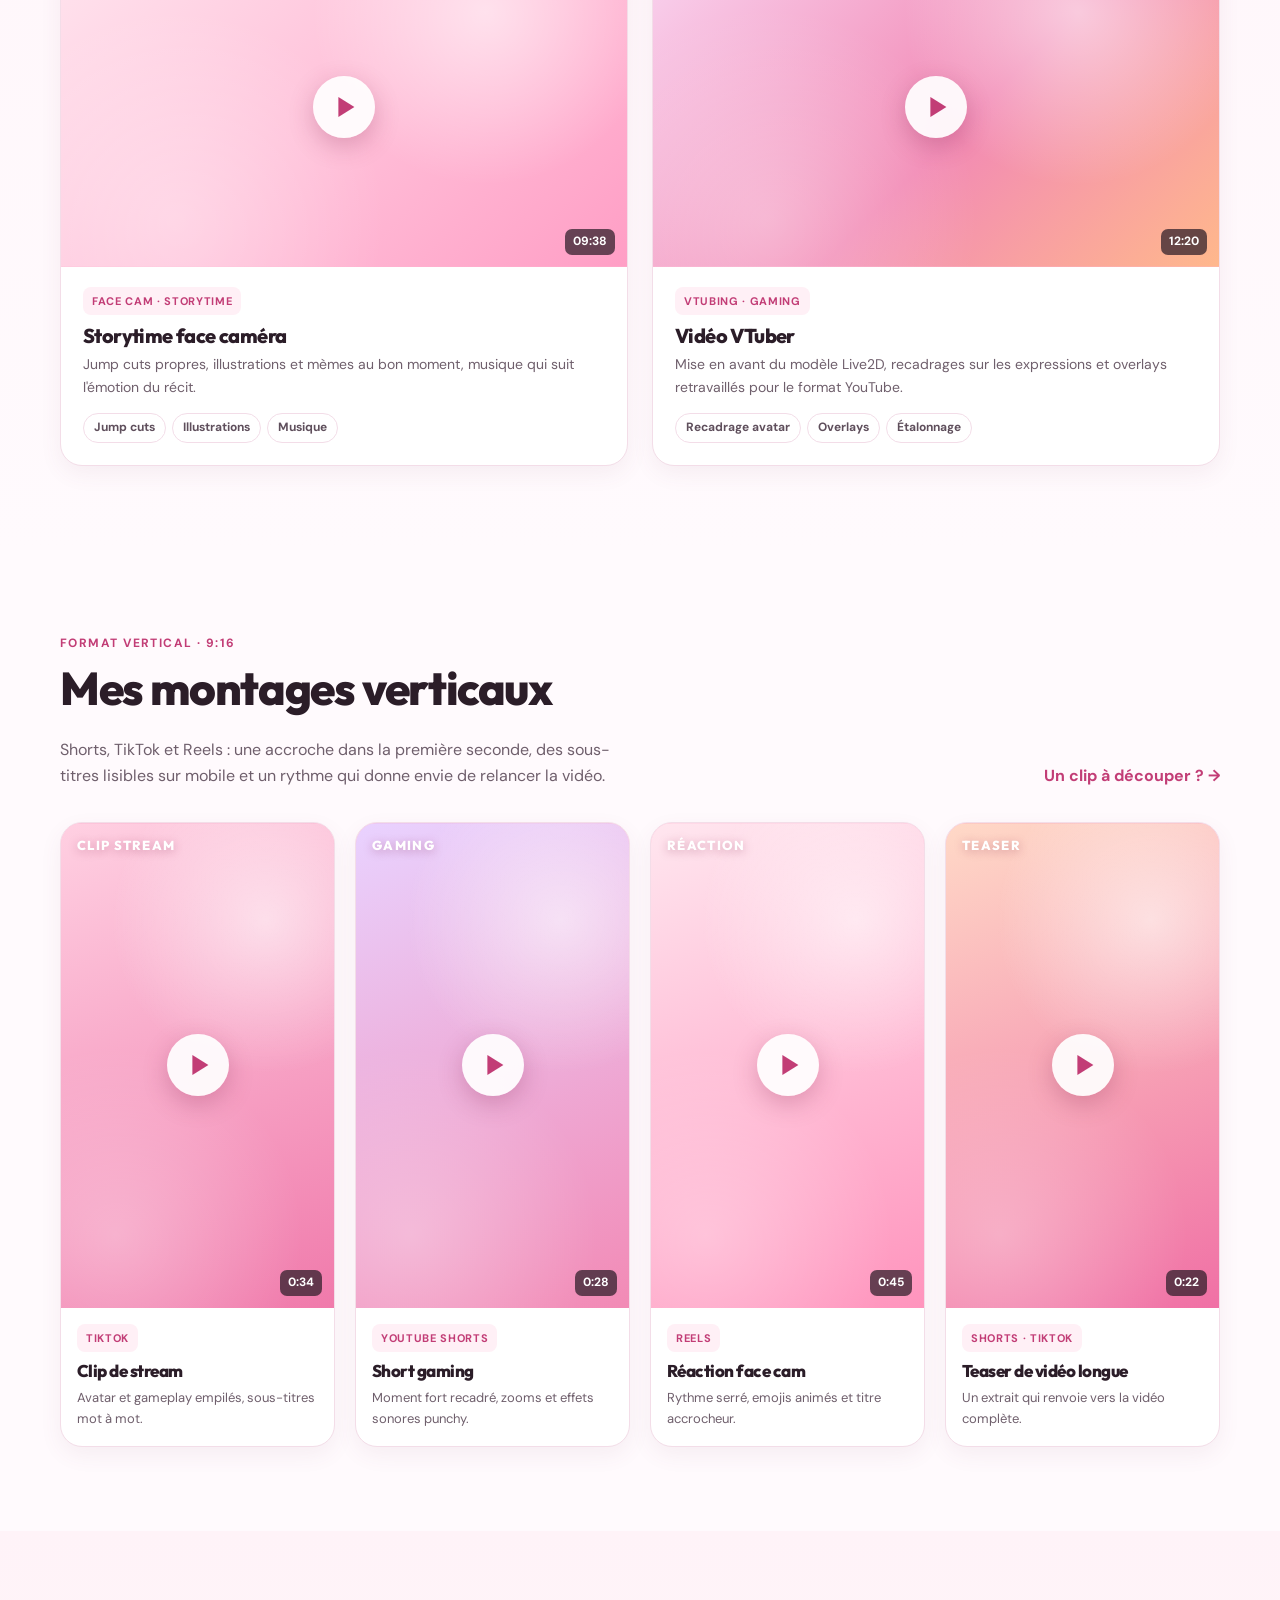
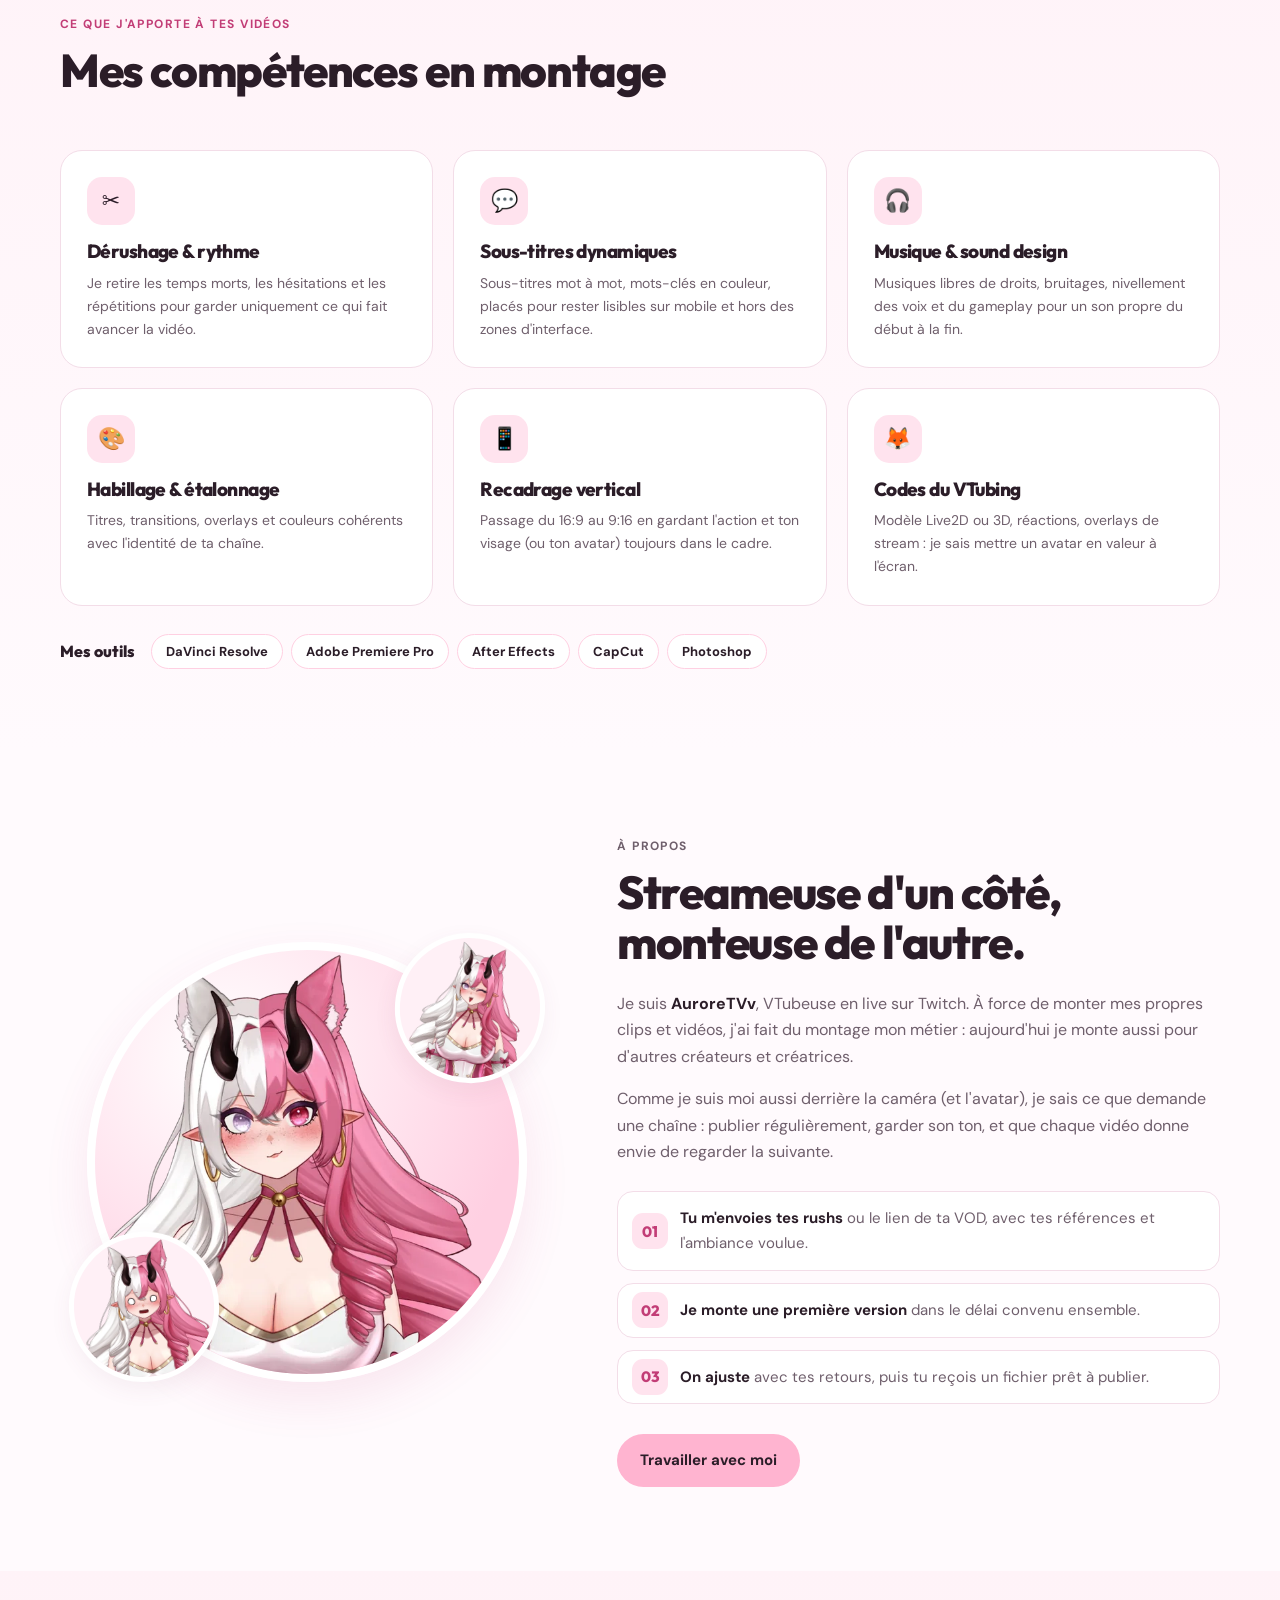
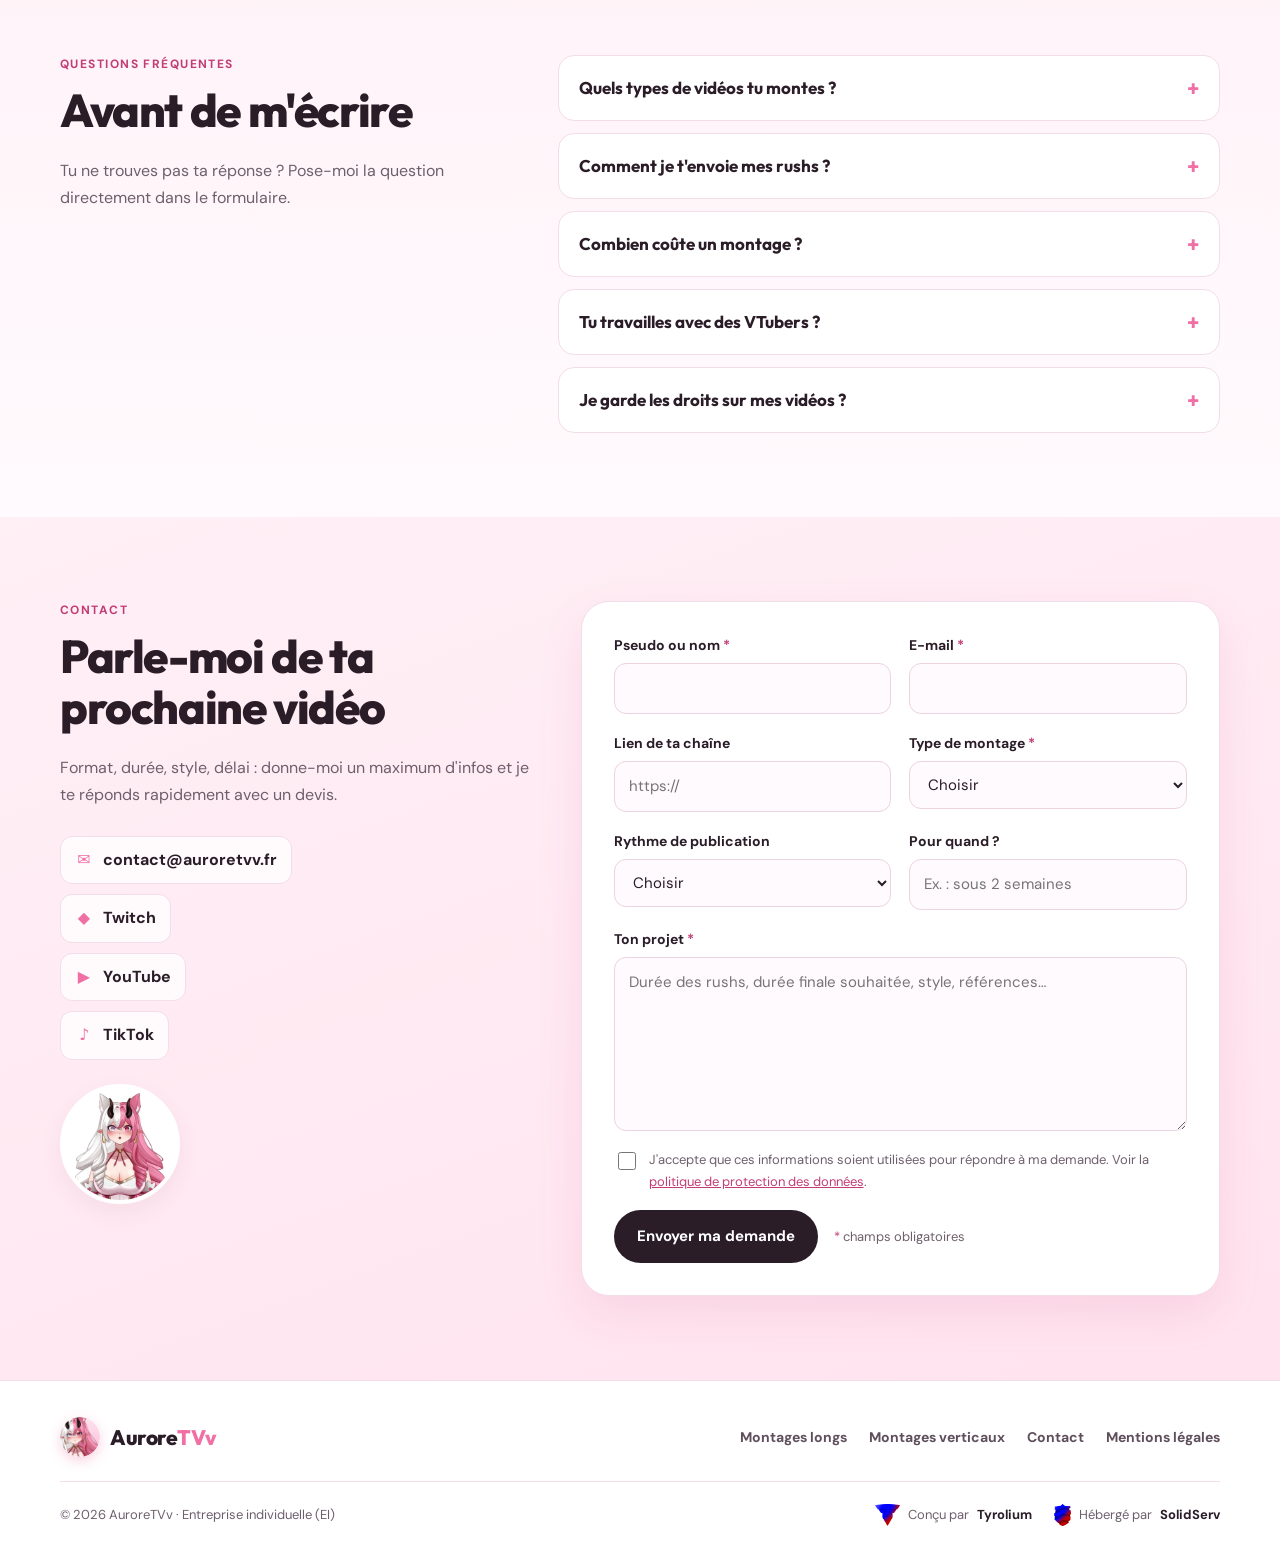
==== commit ec236645: "update" ====
--- a/index.html
+++ b/index.html
@@ -36,7 +36,7 @@
   <link rel="preconnect" href="https://fonts.googleapis.com">
   <link rel="preconnect" href="https://fonts.gstatic.com" crossorigin>
   <link rel="stylesheet" href="https://fonts.googleapis.com/css2?family=DM+Sans:opsz,wght@9..40,400;9..40,500;9..40,700&amp;family=Outfit:wght@500;700;800&amp;display=swap">
-  <link rel="preload" as="image" href="assets/img/aurore-fullbody.webp" type="image/webp">
+  <link rel="preload" as="image" href="assets/img/aurore-smile.webp" type="image/webp">
   <link rel="stylesheet" href="css/style.css">
 
   <!-- Données structurées -->
@@ -176,25 +176,40 @@
     <section class="hero" id="accueil">
       <div class="wrap hero-grid">
         <div class="hero-text">
-          <p class="eyebrow"><span class="dot"></span>Portfolio · Monteuse vidéo &amp; VTubeuse</p>
-          <h1>Je monte tes vidéos pour qu'on les regarde <em>jusqu'au bout.</em></h1>
-          <p class="lead">Moi c'est <strong>Aurore</strong>, VTubeuse et monteuse vidéo. Je transforme tes rushs et tes VOD en vidéos YouTube rythmées et en formats verticaux qui accrochent dès la première seconde.</p>
-          <div class="hero-actions">
-            <a class="pill pill-ink" href="#montages-longs">Voir mes montages</a>
-            <a class="pill pill-ghost" href="#contact">Parler de ton projet</a>
-          </div>
-          <ul class="hero-chips" aria-label="Formats proposés">
-            <li><span aria-hidden="true">▶</span> YouTube 16:9</li>
-            <li><span aria-hidden="true">▮</span> Shorts · TikTok · Reels</li>
-            <li><span aria-hidden="true">✦</span> Best-of de stream</li>
-          </ul>
-        </div>
-        <div class="hero-art" aria-hidden="false">
-          <div class="halo" aria-hidden="true"></div>
-          <img class="hero-avatar" src="assets/img/aurore-fullbody.webp" width="900" height="1440" alt="Avatar VTuber d'AuroreTVv : cheveux mi-blancs mi-roses, oreilles de renarde, cornes et tenue blanche et rose" fetchpriority="high">
-          <span class="float-tag tag-one" aria-hidden="true">✂ Cuts au rythme</span>
-          <span class="float-tag tag-two" aria-hidden="true">💬 Sous-titres dynamiques</span>
-          <span class="float-tag tag-three" aria-hidden="true">🎧 Sound design</span>
+          <p class="status"><span class="dot"></span>Disponible pour de nouveaux projets</p>
+          <p class="hero-role">Portfolio · Monteuse vidéo &amp; VTubeuse</p>
+          <h1>Aurore<em>TVv</em></h1>
+          <p class="lead">Je monte des vidéos YouTube et des formats verticaux pour les streamers, VTubers et créateurs de contenu. Voici une sélection de mes montages.</p>
+
+          <nav class="hero-index" aria-label="Sommaire du portfolio">
+            <a href="#montages-longs"><span class="idx">01</span><span class="idx-label">Montages longs</span><span class="idx-meta">16:9 · 4 projets</span></a>
+            <a href="#montages-verticaux"><span class="idx">02</span><span class="idx-label">Montages verticaux</span><span class="idx-meta">9:16 · 4 projets</span></a>
+            <a href="#savoir-faire"><span class="idx">03</span><span class="idx-label">Compétences</span><span class="idx-meta">outils &amp; savoir-faire</span></a>
+            <a href="#contact"><span class="idx">04</span><span class="idx-label">Contact</span><span class="idx-meta">devis gratuit</span></a>
+          </nav>
+        </div>
+
+        <div class="hero-reel">
+          <div class="reel-window">
+            <div class="reel-bar" aria-hidden="true">
+              <span class="reel-dots"><i></i><i></i><i></i></span>
+              <span class="reel-name">showreel_aurore_2026.mp4</span>
+              <span class="reel-rec">● REC</span>
+            </div>
+            <button class="work-media media-wide reel-media art-2" type="button" data-youtube="" data-title="Showreel 2026">
+              <span class="art-label">Showreel 2026</span>
+              <span class="play" aria-hidden="true"></span>
+              <span class="duration">1:30</span>
+            </button>
+            <div class="timeline" aria-hidden="true">
+              <div class="playhead"></div>
+              <div class="track"><span class="track-name">V2</span><span class="clip c-sub" style="--s:8%;--w:18%"></span><span class="clip c-sub" style="--s:40%;--w:14%"></span><span class="clip c-sub" style="--s:70%;--w:20%"></span></div>
+              <div class="track"><span class="track-name">V1</span><span class="clip c-vid" style="--s:0%;--w:26%"></span><span class="clip c-vid" style="--s:27%;--w:17%"></span><span class="clip c-vid" style="--s:45%;--w:30%"></span><span class="clip c-vid" style="--s:76%;--w:24%"></span></div>
+              <div class="track"><span class="track-name">A1</span><span class="clip c-aud" style="--s:0%;--w:60%"></span><span class="clip c-aud" style="--s:61%;--w:39%"></span></div>
+            </div>
+          </div>
+          <img class="reel-avatar" src="assets/img/aurore-smile.webp" width="640" height="640" alt="Avatar VTuber d'AuroreTVv : cheveux mi-blancs mi-roses, oreilles de renarde et cornes" fetchpriority="high">
+          <span class="reel-sticker" aria-hidden="true">✂ monté par moi</span>
         </div>
       </div>
     </section>
--- a/css/style.css
+++ b/css/style.css
@@ -85,8 +85,8 @@
 .nav-open .nav-toggle span:nth-child(3) { transform: translateY(-6px) rotate(-45deg); }
 
 /* ---------- Hero ---------- */
-.hero { padding: 56px 0 40px; overflow: hidden; }
-.hero-grid { display: grid; grid-template-columns: 1.1fr .9fr; align-items: center; gap: 40px; }
+.hero { padding: 64px 0 48px; overflow: hidden; }
+.hero-grid { display: grid; grid-template-columns: .95fr 1.05fr; align-items: center; gap: 56px; }
 .eyebrow {
   display: inline-flex; align-items: center; gap: 9px; margin: 0;
   padding: 8px 14px; border: 1px solid var(--pink-200); background: var(--pink-50); border-radius: 999px;
@@ -94,30 +94,78 @@
 }
 .dot { width: 8px; height: 8px; border-radius: 50%; background: var(--pink-500); box-shadow: 0 0 0 4px rgba(240, 112, 165, .2); animation: pulse 2s infinite; }
 @keyframes pulse { 50% { box-shadow: 0 0 0 7px rgba(240, 112, 165, 0); } }
-.hero h1 { font-size: clamp(40px, 5.6vw, 70px); line-height: 1.02; letter-spacing: -.045em; margin: 22px 0 20px; font-weight: 800; }
-.hero h1 em { font-style: normal; background: linear-gradient(100deg, #f070a5, #ff9ec5); -webkit-background-clip: text; background-clip: text; color: transparent; }
-.lead { font-size: 18px; color: var(--muted); max-width: 540px; margin-bottom: 28px; }
+.status {
+  display: inline-flex; align-items: center; gap: 10px; margin: 0 0 26px;
+  padding: 7px 14px 7px 10px; background: var(--white); border: 1px solid var(--line); border-radius: 999px;
+  font-size: 13px; font-weight: 700; color: #5f4f5c; box-shadow: var(--shadow-sm);
+}
+.hero-role { margin: 0; font-size: 13px; font-weight: 700; letter-spacing: .14em; text-transform: uppercase; color: var(--accent); }
+.hero h1 { font-size: clamp(48px, 6vw, 80px); line-height: .95; letter-spacing: -.05em; margin: 10px 0 22px; font-weight: 800; }
+.hero h1 em {
+  font-style: normal; background: linear-gradient(100deg, #f070a5, #ffa8cb); -webkit-background-clip: text; background-clip: text; color: transparent;
+  padding-right: .1em; margin-right: -.1em;   /* évite que le dégradé coupe le dernier « v » (letter-spacing négatif) */
+}
+.lead { font-size: 18px; color: var(--muted); max-width: 500px; margin-bottom: 30px; }
 .lead strong { color: var(--ink); }
-.hero-actions { display: flex; gap: 12px; flex-wrap: wrap; }
-.hero-chips { list-style: none; padding: 0; margin: 30px 0 0; display: flex; gap: 10px; flex-wrap: wrap; }
-.hero-chips li { background: var(--white); border: 1px solid var(--line); border-radius: 12px; padding: 8px 12px; font-size: 13px; font-weight: 700; color: #5f4f5c; }
-.hero-chips span { color: var(--pink-500); margin-right: 4px; }
-
-.hero-art { position: relative; display: grid; place-items: center; min-height: 560px; }
-.halo {
-  position: absolute; width: min(460px, 90%); aspect-ratio: 1; border-radius: 50%; top: 8%;
-  background: radial-gradient(circle at 35% 30%, #fff 0, var(--pink-100) 40%, var(--pink-300) 100%);
-  box-shadow: 0 30px 80px rgba(240, 112, 165, .25);
-}
-.hero-avatar { position: relative; width: auto; height: 600px; max-height: 70vh; min-height: 420px; object-fit: contain; filter: drop-shadow(0 18px 30px rgba(124, 69, 96, .18)); animation: float 6s ease-in-out infinite; }
-@keyframes float { 50% { transform: translateY(-10px); } }
-.float-tag {
-  position: absolute; background: var(--white); padding: 10px 14px; border-radius: 14px;
-  box-shadow: var(--shadow-sm); border: 1px solid var(--line); font-weight: 700; font-size: 13px; white-space: nowrap;
-}
-.tag-one { left: 0; top: 18%; transform: rotate(-4deg); }
-.tag-two { right: 0; top: 42%; transform: rotate(4deg); }
-.tag-three { left: 6%; bottom: 14%; transform: rotate(-2deg); }
+
+/* Sommaire façon portfolio */
+.hero-index { display: grid; border-top: 1px solid var(--line); max-width: 520px; }
+.hero-index a {
+  display: grid; grid-template-columns: 44px 1fr auto; align-items: baseline; gap: 12px;
+  padding: 14px 4px; border-bottom: 1px solid var(--line); text-decoration: none; transition: padding .25s, background .25s;
+}
+.hero-index a:hover { padding-left: 14px; background: linear-gradient(90deg, var(--pink-50), transparent); }
+.idx { font: 700 13px var(--font-title); color: var(--pink-500); }
+.idx-label { font: 800 21px var(--font-title); letter-spacing: -.02em; }
+.idx-meta { grid-column: 3; grid-row: 1; justify-self: end; font-size: 13px; color: var(--muted); transition: opacity .25s; }
+.hero-index a::after { content: "→"; grid-column: 3; grid-row: 1; justify-self: end; opacity: 0; transform: translateX(-6px); transition: .25s; color: var(--accent); font-weight: 700; }
+.hero-index a:hover .idx-meta { opacity: 0; }
+.hero-index a:hover::after { opacity: 1; transform: none; }
+
+/* Showreel façon logiciel de montage */
+.hero-reel { position: relative; padding: 0 0 60px; }
+.hero-reel::before {
+  content: ""; position: absolute; inset: 6% -6% 14% 10%; border-radius: 40px; z-index: -1;
+  background: radial-gradient(circle at 70% 30%, var(--pink-200), transparent 65%);
+}
+.reel-window {
+  background: var(--white); border: 1px solid var(--line); border-radius: 22px; padding: 10px;
+  box-shadow: 0 30px 70px rgba(194, 61, 118, .16); transform: rotate(-1.5deg);
+}
+.reel-bar { display: flex; align-items: center; gap: 12px; padding: 4px 6px 10px; font-size: 12px; font-weight: 700; color: var(--muted); }
+.reel-dots { display: flex; gap: 6px; }
+.reel-dots i { width: 10px; height: 10px; border-radius: 50%; background: var(--pink-200); }
+.reel-dots i:first-child { background: var(--pink-400); }
+.reel-name { flex: 1; overflow: hidden; text-overflow: ellipsis; white-space: nowrap; font-family: ui-monospace, Menlo, monospace; font-weight: 500; }
+.reel-rec { color: #e0457f; letter-spacing: .06em; animation: blink 1.6s steps(2) infinite; }
+@keyframes blink { 50% { opacity: .35; } }
+.reel-media { border-radius: 14px; }
+.reel-media .play { width: 76px; height: 76px; }
+
+.timeline { position: relative; display: grid; gap: 5px; padding: 12px 6px 4px; }
+.track { position: relative; height: 18px; margin-left: 30px; background: var(--bg-soft); border-radius: 5px; }
+.track-name { position: absolute; left: -30px; top: 1px; font: 700 11px ui-monospace, Menlo, monospace; color: var(--muted); }
+.clip { position: absolute; top: 2px; bottom: 2px; left: var(--s); width: var(--w); border-radius: 4px; }
+.c-vid { background: linear-gradient(90deg, var(--pink-300), var(--pink-400)); }
+.c-sub { background: #e7d6ff; }
+.c-aud { background: repeating-linear-gradient(90deg, #ffc9dd 0 2px, #ffe3ee 2px 4px); }
+.playhead {
+  position: absolute; top: 4px; bottom: 0; left: calc(36px + 38%); width: 2px; background: var(--ink); z-index: 2;
+  animation: scrub 9s linear infinite;
+}
+.playhead::before { content: ""; position: absolute; top: -2px; left: -5px; border: 6px solid transparent; border-top-color: var(--ink); }
+@keyframes scrub { from { left: 36px; } to { left: calc(100% - 8px); } }
+
+.reel-avatar {
+  position: absolute; right: -4%; bottom: -10px; width: 46%; max-width: 280px; z-index: 3; pointer-events: none;
+  filter: drop-shadow(0 14px 24px rgba(124, 69, 96, .25));
+  -webkit-mask-image: linear-gradient(180deg, #000 78%, transparent); mask-image: linear-gradient(180deg, #000 78%, transparent);
+}
+.reel-sticker {
+  position: absolute; left: -12px; bottom: 34px; z-index: 3; transform: rotate(-5deg);
+  background: var(--ink); color: #fff; padding: 9px 14px; border-radius: 12px; font-weight: 700; font-size: 13px;
+  box-shadow: var(--shadow-sm);
+}
 
 /* ---------- Sections ---------- */
 .section { padding: 84px 0; }
@@ -256,7 +304,7 @@
 }
 .contact-links a:hover { border-color: var(--pink-400); }
 .contact-links span { color: var(--pink-500); width: 18px; text-align: center; }
-.contact-avatar { width: 200px; margin-top: 24px; border-radius: 50%; background: #fff; border: 6px solid #fff; box-shadow: var(--shadow-sm); }
+.contact-avatar { width: 120px; margin-top: 24px; border-radius: 50%; background: #fff; border: 4px solid #fff; box-shadow: var(--shadow-sm); }
 
 .contact-form {
   display: grid; grid-template-columns: 1fr 1fr; gap: 18px; background: var(--white);
@@ -346,7 +394,7 @@
 @media (prefers-reduced-motion: reduce) {
   html { scroll-behavior: auto; }
   .js .reveal { opacity: 1; transform: none; transition: none; }
-  .hero-avatar, .dot { animation: none; }
+  .dot, .reel-rec, .playhead { animation: none; }
   * { transition-duration: 0s !important; }
 }
 
@@ -372,10 +420,8 @@
 
   .hero { padding-top: 32px; }
   .hero-grid { grid-template-columns: 1fr; gap: 10px; }
-  .hero-art { min-height: 0; order: -1; }
-  .hero-avatar { height: 420px; min-height: 0; }
-  .halo { width: 320px; top: 4%; }
-  .tag-three { display: none; }
+  .hero-grid { gap: 40px; }
+  .hero-reel { max-width: 620px; width: 100%; margin-inline: auto; }
   .long-grid { grid-template-columns: 1fr; }
   .about-grid { grid-template-columns: 1fr; gap: 40px; }
   .about-art { max-width: 340px; }
@@ -388,14 +434,15 @@
   .main-nav { inset: 66px 0 auto 0; }
   html { scroll-padding-top: 72px; }
   .brand { font-size: 19px; }
-  .hero h1 { font-size: 38px; }
+  .hero h1 { font-size: 48px; }
   .lead { font-size: 16px; }
-  .hero-avatar { height: 310px; }
-  .halo { width: 240px; }
-  .float-tag { font-size: 12px; padding: 8px 11px; }
-  .tag-one { left: -4px; }
-  .tag-two { right: -4px; }
-  .hero-actions .pill { flex: 1 1 100%; }
+  .idx-label { font-size: 18px; }
+  .idx-meta { display: none; }
+  .reel-window { transform: none; padding: 8px; }
+  .reel-name { display: none; }
+  .reel-avatar { width: 44%; right: -8px; }
+  .reel-sticker { left: 0; font-size: 12px; }
+  .hero-reel { padding-bottom: 48px; }
   .vertical-grid { grid-template-columns: repeat(4, 72%); overflow-x: auto; scroll-snap-type: x mandatory; padding-bottom: 12px; margin-right: -16px; padding-right: 16px; }
   .work-vertical { scroll-snap-align: start; }
   .skills-grid { grid-template-columns: 1fr; }
